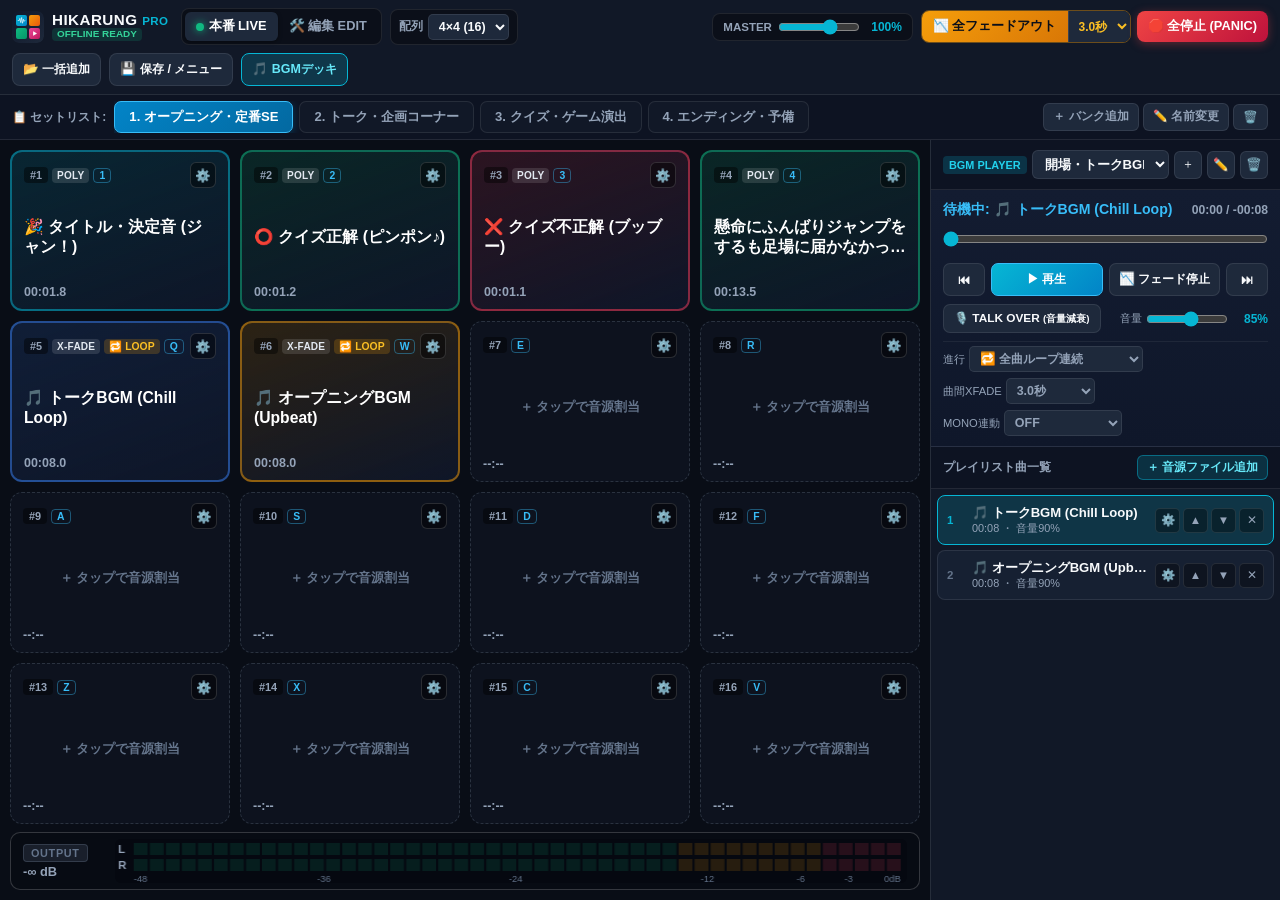
==== index.html @ aa816581 "v2.9.0: Stereo VU meter, waveform zoom, OOM crash fix, non-blocking dialogs, position-based keys, BG" ====
<!DOCTYPE html>
<html lang="ja">
<head>
  <meta charset="UTF-8">
  <meta name="viewport" content="width=device-width, initial-scale=1.0, maximum-scale=1.0, user-scalable=no, viewport-fit=cover">
  <meta name="apple-mobile-web-app-capable" content="yes">
  <meta name="apple-mobile-web-app-status-bar-style" content="black-translucent">
  <meta name="apple-mobile-web-app-title" content="HIKARUNG-PRO">
  <meta name="theme-color" content="#0b0f19">
  <title>HIKARUNG-PRO | 配信・イベント用ポン出し＆BGMデッキ</title>
  <link rel="manifest" href="./manifest.json">
  <link rel="icon" type="image/svg+xml" href="./icon.svg">
  <link rel="apple-touch-icon" href="./icon.svg">
  <link rel="stylesheet" href="./styles.css">
</head>
<body>
  <div id="app" class="app-shell">
    <!-- ==================== TOP HEADER BAR ==================== -->
    <header class="topbar">
      <div class="topbar-left">
        <div class="brand">
          <img src="./icon.svg" alt="icon" class="brand-icon">
          <div class="brand-text">
            <span class="brand-title">HIKARUNG <small>PRO</small></span>
            <span id="offlineStatusBadge" class="status-badge online">OFFLINE READY</span>
          </div>
        </div>

        <!-- LIVE / EDIT Mode Switch -->
        <div class="mode-switch-group" role="group" aria-label="操作モード切替">
          <button id="btnModeLive" class="mode-btn active" type="button" title="タップで即座に発音する本番モード">
            <span class="dot live-dot"></span>本番 LIVE
          </button>
          <button id="btnModeEdit" class="mode-btn" type="button" title="タップで波形トリミングや音量・色を設定する編集モード">
            🛠️ 編集 EDIT
          </button>
        </div>

        <!-- Grid Size Selector -->
        <div class="control-pill">
          <label for="selectGridSize" class="pill-label">配列</label>
          <select id="selectGridSize" class="pill-select">
            <option value="3x3">3×3 (9)</option>
            <option value="4x3">4×3 (12)</option>
            <option value="4x4" selected>4×4 (16)</option>
            <option value="5x4">5×4 (20)</option>
            <option value="6x4">6×4 (24)</option>
          </select>
        </div>
      </div>

      <div class="topbar-center">
        <!-- Master Volume -->
        <div class="master-vol-group">
          <span class="pill-label">MASTER</span>
          <input id="sliderMasterVol" type="range" min="0" max="150" value="100" class="slider-compact">
          <span id="labelMasterVol" class="vol-readout">100%</span>
        </div>

        <!-- Master Fade Out & Panic -->
        <div class="emergency-group">
          <div class="fade-combo">
            <button id="btnMasterFade" class="btn-action btn-fadeout" type="button" title="再生中のすべての音を指定秒数でフェードアウト">
              📉 全フェードアウト
            </button>
            <select id="selectMasterFadeSec" class="fade-sec-select" title="マスターフェードアウト秒数">
              <option value="1.5">1.5秒</option>
              <option value="3" selected>3.0秒</option>
              <option value="5">5.0秒</option>
              <option value="8">8.0秒</option>
            </select>
          </div>
          <button id="btnPanic" class="btn-action btn-panic" type="button" title="すべてのSE・BGMを即座に強制停止 (Escキー)">
            🛑 全停止 (PANIC)
          </button>
        </div>
      </div>

      <div class="topbar-right">
        <button id="btnBatchImport" class="btn-tool" type="button" title="空きパッドへ複数の音源ファイルをまとめて読み込む">
          📂 一括追加
        </button>
        <button id="btnOpenBackupModal" class="btn-tool" type="button" title="アプリ更新、全音源・設定のバックアップ保存と復元">
          💾 保存 / メニュー
        </button>
        <button id="btnToggleBgmDeck" class="btn-tool btn-bgm-toggle active" type="button" title="BGMプレイリストデッキの表示/非表示">
          🎵 BGMデッキ
        </button>
      </div>
    </header>

    <!-- ==================== SETLIST / BANK BAR ==================== -->
    <nav class="bankbar" aria-label="イベント進行バンク（セットリスト）">
      <div class="bankbar-label">📋 セットリスト:</div>
      <div id="bankTabsContainer" class="bank-tabs"></div>
      <div class="bank-actions">
        <button id="btnAddBank" class="btn-bank-ctrl" type="button" title="新しい進行バンク（ページ）を追加">＋ バンク追加</button>
        <button id="btnRenameBank" class="btn-bank-ctrl" type="button" title="現在のバンク名を変更">✏️ 名前変更</button>
        <button id="btnDeleteBank" class="btn-bank-ctrl" type="button" title="現在のバンクを削除">🗑️</button>
      </div>
    </nav>

    <!-- ==================== MAIN WORKSPACE ==================== -->
    <main class="workspace">
      <!-- Left/Center: Sampler Pad Grid + Stereo VU Meter -->
      <section class="pad-section">
        <div id="padGrid" class="pad-grid grid-4x4"></div>

        <!-- Master Stereo Output VU Meter (KLANG2-style bottom-left monitor) -->
        <div class="vu-meter-panel" aria-label="マスター出力VUメーター">
          <div class="vu-meter-left">
            <span id="vuOnAirLed" class="vu-led">OUTPUT</span>
            <span id="vuDbReadout" class="vu-db">-∞ dB</span>
          </div>
          <div class="vu-canvas-wrap">
            <canvas id="vuMeterCanvas" width="760" height="44"></canvas>
          </div>
        </div>
      </section>

      <!-- Right: BGM Playlist Deck -->
      <aside id="bgmDeck" class="bgm-deck">
        <div class="bgm-deck-header">
          <div class="bgm-title-row">
            <span class="bgm-badge">BGM PLAYER</span>
            <select id="selectPlaylist" class="playlist-select" title="BGMプレイリスト切替"></select>
            <button id="btnAddPlaylist" class="btn-icon-sm" type="button" title="新規プレイリスト作成">＋</button>
            <button id="btnRenamePlaylist" class="btn-icon-sm" type="button" title="プレイリスト名変更">✏️</button>
            <button id="btnDeletePlaylist" class="btn-icon-sm" type="button" title="プレイリスト削除">🗑️</button>
          </div>
        </div>

        <!-- Now Playing Card -->
        <div class="bgm-now-playing">
          <div class="bgm-np-top">
            <div id="bgmNowTitle" class="bgm-np-title">停止中（曲を選択してください）</div>
            <div id="bgmNowTime" class="bgm-np-time">00:00 / 00:00</div>
          </div>

          <div class="bgm-seek-row">
            <input id="sliderBgmSeek" type="range" min="0" max="1000" value="0" class="bgm-seek-slider">
          </div>

          <!-- Transport Controls -->
          <div class="bgm-transport">
            <button id="btnBgmPrev" class="btn-transport" type="button" title="前の曲へ">⏮</button>
            <button id="btnBgmPlayPause" class="btn-transport btn-transport-play" type="button" title="再生 / 一時停止">▶ 再生</button>
            <button id="btnBgmFadeStop" class="btn-transport" type="button" title="クロスフェード秒数でなめらかに停止">📉 フェード停止</button>
            <button id="btnBgmNext" class="btn-transport" type="button" title="次の曲へ（クロスフェード切替）">⏭</button>
          </div>

          <!-- Ducking (Talk Over) & Volume Row -->
          <div class="bgm-mixer-row">
            <button id="btnTalkOver" class="btn-talkover" type="button" title="MCトーク中にワンタップでBGM音量を25%へなめらかに減衰（もう一度押すと復帰）">
              🎙️ TALK OVER <small>(音量減衰)</small>
            </button>
            <div class="bgm-vol-wrap">
              <span class="bgm-sub-label">音量</span>
              <input id="sliderBgmVol" type="range" min="0" max="150" value="85" class="slider-compact">
              <span id="labelBgmVol" class="vol-readout">85%</span>
            </div>
          </div>

          <!-- Playlist Mode & Auto Crossfade Settings -->
          <div class="bgm-options-row">
            <div class="bgm-opt-item">
              <label for="selectBgmMode">進行</label>
              <select id="selectBgmMode" class="pill-select-sm">
                <option value="all_loop" selected>🔁 全曲ループ連続</option>
                <option value="sequence">➡️ 順再生（最後で停止）</option>
                <option value="one_loop">🔂 1曲リピート</option>
                <option value="single">⏹ 1曲で停止</option>
                <option value="shuffle">🔀 シャッフル連続</option>
              </select>
            </div>
            <div class="bgm-opt-item">
              <label for="selectBgmXfade">曲間XFADE</label>
              <select id="selectBgmXfade" class="pill-select-sm">
                <option value="0">なし (0秒)</option>
                <option value="1.5">1.5秒</option>
                <option value="3" selected>3.0秒</option>
                <option value="5">5.0秒</option>
                <option value="8">8.0秒</option>
              </select>
            </div>
            <div class="bgm-opt-item">
              <label for="selectBgmMonoLink" title="MONO設定のパッドと排他連動（どちらかを再生するともう一方を自動停止）">MONO連動</label>
              <select id="selectBgmMonoLink" class="pill-select-sm">
                <option value="off" selected>OFF</option>
                <option value="stop">排他 (即停止)</option>
                <option value="fade">排他 (フェード)</option>
              </select>
            </div>
          </div>
        </div>

        <!-- Track List -->
        <div class="bgm-tracklist-header">
          <span>プレイリスト曲一覧</span>
          <div class="bgm-add-btns">
            <button id="btnAddBgmFiles" class="btn-bgm-add" type="button">＋ 音源ファイル追加</button>
          </div>
        </div>
        <div id="bgmTrackList" class="bgm-tracklist"></div>
      </aside>
    </main>
  </div>

  <!-- Hidden File Inputs -->
  <input id="inputSingleAudio" type="file" accept="audio/*,.mp3,.wav,.m4a,.aac,.ogg,.flac" hidden>
  <input id="inputBatchAudio" type="file" accept="audio/*,.mp3,.wav,.m4a,.aac,.ogg,.flac" multiple hidden>
  <input id="inputBgmAudio" type="file" accept="audio/*,.mp3,.wav,.m4a,.aac,.ogg,.flac" multiple hidden>
  <input id="inputRestoreBackup" type="file" accept=".json,application/json" hidden>

  <!-- ==================== WAVEFORM & PAD EDITOR MODAL ==================== -->
  <div id="editorModal" class="modal-backdrop hidden" role="dialog" aria-modal="true">
    <div class="modal-card editor-modal-card">
      <div class="modal-header">
        <div class="modal-title-group">
          <span id="editorTargetBadge" class="editor-badge">PAD #1</span>
          <h2 id="editorModalTitle" class="modal-title">パッド設定・波形簡易編集</h2>
        </div>
        <div class="modal-header-actions">
          <button id="btnChangeAudioFile" class="btn-secondary" type="button">📁 音源ファイルを選択 / 差替</button>
          <button id="btnCloseEditor" class="btn-close" type="button" aria-label="閉じる">✕</button>
        </div>
      </div>

      <div class="modal-body editor-body">
        <!-- Basic Info Row -->
        <div class="editor-grid-top">
          <div class="form-group">
            <label for="inputEditName">表示タイトル名</label>
            <input id="inputEditName" type="text" class="text-input" placeholder="例: オープニングSE / 歓声">
          </div>

          <div id="padOnlyModeGroup" class="form-group">
            <label for="selectEditTriggerMode">発音モード (同時発音・切替)</label>
            <select id="selectEditTriggerMode" class="select-input">
              <option value="poly">POLY（重ね再生・連打で多重発音）</option>
              <option value="retrig">RETRIG（他パッドと同時発音・自身は頭出し）</option>
              <option value="mono">MONO（MONOグループ内で単音切替）</option>
              <option value="xfade">X-FADE（前のX-FADE音源とクロスフェード切替）</option>
              <option value="gate">GATE（指で押している間だけ再生）</option>
            </select>
          </div>

          <div id="padOnlyLoopGroup" class="form-group form-group-compact">
            <label>ループ再生</label>
            <label class="toggle-label">
              <input id="checkEditLoop" type="checkbox">
              <span>リピート</span>
            </label>
          </div>

          <div id="padOnlyKeyGroup" class="form-group form-group-compact">
            <label for="inputEditKey">キー割当</label>
            <input id="inputEditKey" type="text" maxlength="1" class="text-input key-input" placeholder="例: Q">
          </div>
        </div>

        <!-- Color Palette Row (Pad Only) -->
        <div id="padOnlyColorRow" class="color-picker-row">
          <span class="color-row-label">パッド色:</span>
          <div id="colorSwatches" class="color-swatches"></div>
        </div>

        <!-- Waveform Trimmer Section -->
        <div class="waveform-panel">
          <div class="waveform-toolbar">
            <div class="waveform-info">
              <span class="wf-label">波形トリミング＆フェード確認</span>
              <span id="labelAudioMeta" class="wf-meta">音源未割当</span>
            </div>
            <div class="waveform-smart-btns">
              <button id="btnAutoTrimSilence" class="btn-smart" type="button" title="先頭と末尾の無音部分を自動検出してトリミング">
                ✂️ 前後の無音を自動カット
              </button>
              <button id="btnAutoNormalize" class="btn-smart" type="button" title="ピーク音量を解析して最適な音量ゲインに自動補正">
                📊 音量を自動均一化 (ノーマライズ)
              </button>
              <button id="btnResetTrim" class="btn-smart" type="button" title="トリミング・速度・音量を初期値に戻す">
                ↺ リセット
              </button>
            </div>
          </div>

          <div class="waveform-canvas-wrap">
            <canvas id="waveformCanvas" width="900" height="150"></canvas>
            <div id="waveformEmptyOverlay" class="waveform-empty-overlay">
              <span>📂 「音源ファイルを選択」からMP3/WAV/M4A等を読み込んでください</span>
            </div>
          </div>

          <!-- Waveform Zoom & Pan Bar -->
          <div class="waveform-zoom-bar">
            <div class="wf-zoom-btns">
              <button id="btnZoomOut" class="btn-smart" type="button" title="波形を縮小">🔍−</button>
              <span id="labelZoomLevel" class="wf-zoom-readout">1.0x</span>
              <button id="btnZoomIn" class="btn-smart" type="button" title="波形を拡大して細かいトリム調整">🔍＋</button>
              <button id="btnZoomFocusIn" class="btn-smart" type="button" title="開始位置(IN)周辺へ移動">📍IN</button>
              <button id="btnZoomFocusOut" class="btn-smart" type="button" title="終了位置(OUT)周辺へ移動">📍OUT</button>
              <button id="btnZoomReset" class="btn-smart" type="button" title="全体表示に戻す">全体</button>
            </div>
            <div class="wf-pan-wrap">
              <span class="wf-pan-label">表示位置</span>
              <input id="sliderWaveformPan" type="range" min="0" max="1000" value="0" class="slider-full" disabled>
            </div>
          </div>

          <!-- Trim Sliders & Preview -->
          <div class="trim-controls-grid">
            <div class="trim-control-box">
              <div class="trim-box-head">
                <label for="sliderTrimStart">▶ 開始位置 (頭出しトリム)</label>
                <input id="numTrimStart" type="number" step="0.01" min="0" value="0.00" class="num-input-sm"> 秒
              </div>
              <input id="sliderTrimStart" type="range" min="0" max="100" step="0.01" value="0" class="slider-full">
            </div>

            <div class="trim-control-box">
              <div class="trim-box-head">
                <label for="sliderTrimEnd">⏹ 終了位置 (尻切りトリム)</label>
                <input id="numTrimEnd" type="number" step="0.01" min="0" value="0.00" class="num-input-sm"> 秒
              </div>
              <input id="sliderTrimEnd" type="range" min="0" max="100" step="0.01" value="100" class="slider-full">
            </div>

            <div class="preview-box">
              <button id="btnPreviewPlay" class="btn-preview-play" type="button">▶ トリム・編集状態でテスト試聴</button>
              <button id="btnPreviewStop" class="btn-preview-stop" type="button">⏹ 停止</button>
            </div>
          </div>
        </div>

        <!-- Audio Parameters Sliders (Volume/Gain, Fade In/Out, Speed, Pitch) -->
        <div class="params-grid">
          <div class="param-card">
            <div class="param-head">
              <label for="sliderEditGain">🔊 個別音量・ゲイン増幅</label>
              <span id="labelEditGain" class="param-val">100%</span>
            </div>
            <input id="sliderEditGain" type="range" min="0" max="300" step="1" value="100" class="slider-full">
            <div class="param-hint">※小さい音源は最大300%まで増幅可能</div>
          </div>

          <div class="param-card">
            <div class="param-head">
              <label for="sliderEditFadeIn">📈 フェードイン秒数</label>
              <span id="labelEditFadeIn" class="param-val">0.0秒</span>
            </div>
            <input id="sliderEditFadeIn" type="range" min="0" max="10" step="0.1" value="0" class="slider-full">
            <div class="param-hint">再生開始時のなめらかな立ち上がり</div>
          </div>

          <div class="param-card">
            <div class="param-head">
              <label for="sliderEditFadeOut">📉 フェードアウト秒数</label>
              <span id="labelEditFadeOut" class="param-val">2.0秒</span>
            </div>
            <input id="sliderEditFadeOut" type="range" min="0" max="15" step="0.1" value="2.0" class="slider-full">
            <div class="param-hint">フェード停止・X-FADE時の減衰秒数</div>
          </div>

          <div class="param-card">
            <div class="param-head">
              <label for="sliderEditSpeed">⏩ 再生スピード</label>
              <span id="labelEditSpeed" class="param-val">1.00x</span>
            </div>
            <input id="sliderEditSpeed" type="range" min="0.5" max="2.0" step="0.05" value="1.0" class="slider-full">
            <div class="param-hint">0.5倍速 〜 2.0倍速</div>
          </div>

          <div class="param-card">
            <div class="param-head">
              <label for="sliderEditPitch">🎵 ピッチ（音程変更）</label>
              <span id="labelEditPitch" class="param-val">±0 半音</span>
            </div>
            <input id="sliderEditPitch" type="range" min="-12" max="12" step="1" value="0" class="slider-full">
            <div class="param-hint">-12半音（1オクターブ下）〜 +12半音</div>
          </div>
        </div>
      </div>

      <div class="modal-footer">
        <button id="btnClearTarget" class="btn-danger-outline" type="button">🗑️ このパッドを空にする</button>
        <div class="modal-footer-right">
          <button id="btnSaveEditor" class="btn-primary-lg" type="button">✓ 設定を保存して閉じる</button>
        </div>
      </div>
    </div>
  </div>

  <!-- ==================== BACKUP / MENU / GUIDE MODAL ==================== -->
  <div id="menuModal" class="modal-backdrop hidden" role="dialog" aria-modal="true">
    <div class="modal-card menu-modal-card">
      <div class="modal-header">
        <div class="modal-title-group">
          <h2 class="modal-title">💾 HIKARUNG-PRO 管理メニュー</h2>
          <span id="menuVersionBadge" class="version-badge">v2.9.0</span>
        </div>
        <button id="btnCloseMenuModal" class="btn-close" type="button">✕</button>
      </div>
      <div class="modal-body menu-body">
        <div class="menu-section">
          <div class="menu-section-head">
            <h3>🔄 アプリ本体の更新（データ保持アップデート）</h3>
            <span id="menuVersionDetail" class="version-detail">現在のバージョン: v2.9.0</span>
          </div>
          <p class="section-desc">通信可能な状態（GitHub / Tailscale / Wi-Fi接続時）で下のボタンを押すと、<strong>iPad内に登録した音源やパッド・プレイリストの設定を残したまま、アプリ本体（キャッシュ）だけを最新版に更新</strong>します。</p>
          <button id="btnUpdateAppCache" class="btn-primary-lg" type="button">🔄 アプリ本体を最新に更新して再読み込み</button>
        </div>

        <div class="menu-section">
          <h3>💡 クイック操作ガイド（最新仕様）</h3>
          <ul class="guide-steps">
            <li><strong>パッド編集＆場所入替:</strong> 「🛠️ 編集 EDIT」モード時、<strong>短くタップ</strong>で波形ズーム対応トリミング・音量（最大300%）・フェード編集を開き、<strong>長押し＋スワイプ</strong>でパッドの位置を入れ替えられます（キーボード割当はパッド位置に固定）。</li>
            <li><strong>30秒以上の音源登録:</strong> パッドに30秒以上の長尺音源を追加すると、自動で <code>X-FADE</code> が初期選択されます。</li>
            <li><strong>BGMデッキ＆MONO連動:</strong> シークバーのドラッグで0.1秒単位の秒数探索が可能。<code>MONO連動</code> をONにすると、MONOパッドとBGMデッキが排他連動して音被りを防ぎます。</li>
            <li><strong>出力VUメーター＆省電力:</strong> パッド下部の大型ステレオVUメーターで実際の出力レベルを常時確認可能。無音待機時は描画ループを完全停止してバッテリー消費を抑えます。</li>
          </ul>
        </div>

        <div class="menu-section">
          <h3>📦 プロジェクト全体のバックアップ保存・復元</h3>
          <p class="section-desc">全バンクのパッド設定、プレイリスト、取り込んだ音源データ自体を1つのファイル（<code>.json</code>）としてiPadの「ファイル」アプリやPCに書き出し・復元できます。</p>
          <div class="backup-btn-row">
            <button id="btnExportBackup" class="btn-secondary-lg" type="button">⬇️ 全データをファイルに書き出す (Export)</button>
            <button id="btnImportBackup" class="btn-secondary-lg" type="button">⬆️ バックアップファイルを読み込む (Import)</button>
          </div>
        </div>

        <div class="menu-section danger-zone">
          <h3>⚠️ 全データの初期化</h3>
          <p class="section-desc">追加・編集したすべての音源と設定を消去し、初期サンプル（6音源）のみが登録された状態へ戻します。</p>
          <button id="btnFactoryReset" class="btn-danger-outline" type="button">すべての音源・設定を初期状態（初期サンプル構成）に戻す</button>
        </div>
      </div>
    </div>
  </div>

  <!-- ==================== NON-BLOCKING CUSTOM DIALOG MODAL ==================== -->
  <div id="dialogModal" class="modal-backdrop hidden" role="dialog" aria-modal="true">
    <div class="modal-card dialog-modal-card">
      <div class="modal-header">
        <h2 id="dialogTitle" class="modal-title">確認</h2>
        <button id="btnDialogClose" class="btn-close" type="button">✕</button>
      </div>
      <div class="modal-body">
        <p id="dialogMessage" class="section-desc"></p>
        <input id="dialogInput" type="text" class="text-input hidden" autocomplete="off">
      </div>
      <div class="modal-footer">
        <button id="btnDialogCancel" class="btn-secondary-lg" type="button">キャンセル</button>
        <button id="btnDialogOk" class="btn-primary-lg" type="button">OK</button>
      </div>
    </div>
  </div>

  <!-- Toast Notification -->
  <div id="toastContainer" class="toast-container"></div>

  <script src="./app.js"></script>
</body>
</html>
---- styles.css ----
:root {
  --bg-root: #090d16;
  --bg-surface: #111827;
  --bg-elevated: #1e293b;
  --bg-card: #162032;
  --border-subtle: rgba(255, 255, 255, 0.09);
  --border-strong: rgba(255, 255, 255, 0.18);
  --text-main: #f8fafc;
  --text-sub: #94a3b8;
  --text-muted: #64748b;
  --accent-cyan: #06b6d4;
  --accent-emerald: #10b981;
  --accent-amber: #f59e0b;
  --accent-rose: #f43f5e;
  --accent-purple: #8b5cf6;
  --accent-blue: #3b82f6;
}

* {
  box-sizing: border-box;
  margin: 0;
  padding: 0;
  -webkit-tap-highlight-color: transparent;
}

html, body {
  width: 100%;
  height: 100%;
  overflow: hidden;
  background-color: var(--bg-root);
  color: var(--text-main);
  font-family: -apple-system, BlinkMacSystemFont, "Hiragino Sans", "Hiragino Kaku Gothic ProN", "Yu Gothic UI", "Meiryo", sans-serif;
  user-select: none;
  -webkit-user-select: none;
  -webkit-touch-callout: none;
  touch-action: manipulation;
}

input, select, button {
  font-family: inherit;
  color: inherit;
}

/* ==================== APP SHELL LAYOUT ==================== */
.app-shell {
  display: flex;
  flex-direction: column;
  width: 100vw;
  height: 100vh;
  height: 100dvh;
  padding-top: env(safe-area-inset-top, 0px);
  padding-bottom: env(safe-area-inset-bottom, 0px);
  padding-left: env(safe-area-inset-left, 0px);
  padding-right: env(safe-area-inset-right, 0px);
}

/* ==================== TOPBAR ==================== */
.topbar {
  display: flex;
  align-items: center;
  justify-content: space-between;
  gap: 8px;
  padding: 8px 12px;
  background: var(--bg-surface);
  border-bottom: 1px solid var(--border-subtle);
  flex-shrink: 0;
  flex-wrap: wrap;
}

.topbar-left, .topbar-center, .topbar-right {
  display: flex;
  align-items: center;
  gap: 8px;
}

.brand {
  display: flex;
  align-items: center;
  gap: 8px;
  margin-right: 4px;
}

.brand-icon {
  width: 32px;
  height: 32px;
  border-radius: 7px;
}

.brand-text {
  display: flex;
  flex-direction: column;
  line-height: 1.1;
}

.brand-title {
  font-weight: 800;
  font-size: 0.95rem;
  letter-spacing: 0.03em;
}

.brand-title small {
  color: var(--accent-cyan);
  font-size: 0.72rem;
}

.status-badge {
  font-size: 0.62rem;
  font-weight: 700;
  padding: 1px 5px;
  border-radius: 4px;
  background: rgba(16, 185, 129, 0.16);
  color: #34d399;
  width: fit-content;
}

/* Mode Switch */
.mode-switch-group {
  display: flex;
  background: #0b0f19;
  padding: 3px;
  border-radius: 8px;
  border: 1px solid var(--border-subtle);
}

.mode-btn {
  display: flex;
  align-items: center;
  gap: 5px;
  padding: 6px 11px;
  border: none;
  border-radius: 6px;
  background: transparent;
  color: var(--text-sub);
  font-size: 0.8rem;
  font-weight: 700;
  cursor: pointer;
  transition: all 0.15s ease;
}

.mode-btn.active {
  background: var(--bg-elevated);
  color: #fff;
  box-shadow: 0 1px 4px rgba(0,0,0,0.4);
}

#btnModeEdit.active {
  background: linear-gradient(135deg, #d97706, #b45309);
  color: #fff;
}

.dot {
  width: 8px;
  height: 8px;
  border-radius: 50%;
}

.live-dot {
  background: var(--accent-emerald);
  box-shadow: 0 0 8px var(--accent-emerald);
}

/* Control Pills */
.control-pill {
  display: flex;
  align-items: center;
  gap: 5px;
  background: #0b0f19;
  padding: 4px 8px;
  border-radius: 8px;
  border: 1px solid var(--border-subtle);
}

.pill-label {
  font-size: 0.72rem;
  font-weight: 700;
  color: var(--text-sub);
}

.pill-select, .pill-select-sm {
  background: var(--bg-elevated);
  border: 1px solid var(--border-subtle);
  border-radius: 5px;
  padding: 4px 6px;
  font-size: 0.78rem;
  font-weight: 600;
  cursor: pointer;
}

/* Master Volume & Emergency */
.master-vol-group {
  display: flex;
  align-items: center;
  gap: 6px;
  background: #0b0f19;
  padding: 5px 10px;
  border-radius: 8px;
  border: 1px solid var(--border-subtle);
}

.slider-compact {
  width: 82px;
  accent-color: var(--accent-cyan);
  cursor: pointer;
}

.vol-readout {
  font-size: 0.75rem;
  font-weight: 700;
  font-variant-numeric: tabular-nums;
  min-width: 36px;
  text-align: right;
  color: var(--accent-cyan);
}

.emergency-group {
  display: flex;
  align-items: center;
  gap: 6px;
}

.fade-combo {
  display: flex;
  align-items: stretch;
  border-radius: 8px;
  overflow: hidden;
  border: 1px solid rgba(245, 158, 11, 0.4);
}

.btn-action {
  border: none;
  padding: 7px 11px;
  font-size: 0.8rem;
  font-weight: 800;
  cursor: pointer;
  display: flex;
  align-items: center;
  gap: 4px;
  transition: transform 0.08s ease, filter 0.12s ease;
}

.btn-action:active {
  transform: scale(0.96);
}

.btn-fadeout {
  background: linear-gradient(135deg, #f59e0b, #d97706);
  color: #0b0f19;
}

.fade-sec-select {
  background: #1e293b;
  color: #fbbf24;
  border: none;
  border-left: 1px solid rgba(255,255,255,0.12);
  padding: 0 6px;
  font-size: 0.75rem;
  font-weight: 700;
  cursor: pointer;
}

.btn-panic {
  background: linear-gradient(135deg, #ef4444, #be123c);
  color: #fff;
  border-radius: 8px;
  box-shadow: 0 2px 10px rgba(239, 68, 68, 0.35);
}

.btn-tool {
  background: var(--bg-elevated);
  border: 1px solid var(--border-subtle);
  color: var(--text-main);
  padding: 7px 10px;
  border-radius: 8px;
  font-size: 0.78rem;
  font-weight: 700;
  cursor: pointer;
  transition: background 0.15s ease;
}

.btn-tool:hover {
  background: #283548;
}

.btn-bgm-toggle.active {
  background: rgba(6, 182, 212, 0.2);
  border-color: var(--accent-cyan);
  color: #67e8f9;
}

/* ==================== SETLIST / BANK BAR ==================== */
.bankbar {
  display: flex;
  align-items: center;
  gap: 8px;
  padding: 6px 12px;
  background: #0d1322;
  border-bottom: 1px solid var(--border-subtle);
  flex-shrink: 0;
  overflow-x: auto;
}

.bankbar-label {
  font-size: 0.75rem;
  font-weight: 700;
  color: var(--text-sub);
  white-space: nowrap;
}

.bank-tabs {
  display: flex;
  align-items: center;
  gap: 6px;
  flex: 1;
  overflow-x: auto;
  scrollbar-width: none;
}

.bank-tabs::-webkit-scrollbar {
  display: none;
}

.bank-tab {
  padding: 6px 14px;
  border-radius: 7px;
  background: var(--bg-surface);
  border: 1px solid var(--border-subtle);
  color: var(--text-sub);
  font-size: 0.82rem;
  font-weight: 700;
  white-space: nowrap;
  cursor: pointer;
  transition: all 0.12s ease;
}

.bank-tab.active {
  background: linear-gradient(135deg, #0284c7, #0369a1);
  border-color: #38bdf8;
  color: #fff;
  box-shadow: 0 2px 8px rgba(2, 132, 199, 0.35);
}

.bank-actions {
  display: flex;
  align-items: center;
  gap: 4px;
  flex-shrink: 0;
}

.btn-bank-ctrl {
  padding: 5px 9px;
  border-radius: 6px;
  background: var(--bg-elevated);
  border: 1px solid var(--border-subtle);
  color: var(--text-sub);
  font-size: 0.74rem;
  font-weight: 600;
  cursor: pointer;
  white-space: nowrap;
}

.btn-bank-ctrl:hover {
  color: #fff;
}

/* ==================== MAIN WORKSPACE ==================== */
.workspace {
  display: flex;
  flex: 1;
  min-height: 0;
  overflow: hidden;
}

.pad-section {
  flex: 1;
  min-width: 0;
  padding: 10px;
  display: flex;
  flex-direction: column;
}

.pad-grid {
  flex: 1;
  display: grid;
  gap: 10px;
  width: 100%;
  height: 100%;
}

.pad-grid.grid-3x3 { grid-template-columns: repeat(3, 1fr); grid-template-rows: repeat(3, 1fr); }
.pad-grid.grid-4x3 { grid-template-columns: repeat(4, 1fr); grid-template-rows: repeat(3, 1fr); }
.pad-grid.grid-4x4 { grid-template-columns: repeat(4, 1fr); grid-template-rows: repeat(4, 1fr); }
.pad-grid.grid-5x4 { grid-template-columns: repeat(5, 1fr); grid-template-rows: repeat(4, 1fr); }
.pad-grid.grid-6x4 { grid-template-columns: repeat(6, 1fr); grid-template-rows: repeat(4, 1fr); }

/* ==================== SAMPLER PAD CARD ==================== */
.sound-pad {
  position: relative;
  display: flex;
  flex-direction: column;
  justify-content: space-between;
  padding: 10px 12px;
  border-radius: 12px;
  background: var(--bg-card);
  border: 2px solid var(--border-subtle);
  overflow: hidden;
  cursor: pointer;
  transition: transform 0.06s ease, border-color 0.12s ease, box-shadow 0.12s ease;
  touch-action: none;
}

.sound-pad:active {
  transform: scale(0.975);
}

.sound-pad.empty-pad {
  background: rgba(17, 24, 39, 0.55);
  border: 1.5px dashed rgba(148, 163, 184, 0.22);
  color: var(--text-muted);
}

/* Pad Color Themes */
.sound-pad[data-color="cyan"]   { --pad-color: #06b6d4; --pad-bg: rgba(6, 182, 212, 0.15); }
.sound-pad[data-color="emerald"]{ --pad-color: #10b981; --pad-bg: rgba(16, 185, 129, 0.15); }
.sound-pad[data-color="amber"]  { --pad-color: #f59e0b; --pad-bg: rgba(245, 158, 11, 0.15); }
.sound-pad[data-color="rose"]   { --pad-color: #f43f5e; --pad-bg: rgba(244, 63, 94, 0.15); }
.sound-pad[data-color="purple"] { --pad-color: #8b5cf6; --pad-bg: rgba(139, 92, 246, 0.15); }
.sound-pad[data-color="blue"]   { --pad-color: #3b82f6; --pad-bg: rgba(59, 130, 246, 0.15); }
.sound-pad[data-color="pink"]   { --pad-color: #ec4899; --pad-bg: rgba(236, 72, 153, 0.15); }
.sound-pad[data-color="slate"]  { --pad-color: #94a3b8; --pad-bg: rgba(148, 163, 184, 0.15); }

.sound-pad.loaded-pad {
  background: linear-gradient(160deg, var(--pad-bg), rgba(15, 23, 42, 0.92));
  border-color: color-mix(in srgb, var(--pad-color) 50%, transparent);
}

.sound-pad.playing {
  border-color: var(--pad-color);
  box-shadow: 0 0 0 2px var(--pad-color);
}

.edit-mode .sound-pad {
  border-style: dashed;
}

.sound-pad.dragging-source {
  opacity: 0.35;
  transform: scale(0.95);
  border-color: var(--accent-cyan) !important;
}

.sound-pad.drag-over-target {
  border-style: solid !important;
  border-color: #fbbf24 !important;
  box-shadow: 0 0 0 3px rgba(251, 191, 36, 0.45), inset 0 0 20px rgba(251, 191, 36, 0.25) !important;
  transform: scale(1.02);
}

.pad-drag-ghost {
  position: fixed;
  top: 0;
  left: 0;
  z-index: 999;
  pointer-events: none;
  opacity: 0.92;
  box-shadow: 0 18px 38px rgba(0, 0, 0, 0.75), 0 0 0 2px var(--accent-cyan);
  border-style: solid !important;
  transition: none !important;
}

/* Pad Progress Overlay */
.pad-progress-bar {
  position: absolute;
  left: 0;
  bottom: 0;
  height: 5px;
  width: 0%;
  background: var(--pad-color, #06b6d4);
  pointer-events: none;
  z-index: 2;
}

/* Pad Header */
.pad-top-row {
  display: flex;
  align-items: center;
  justify-content: space-between;
  gap: 4px;
  z-index: 3;
}

.pad-badges {
  display: flex;
  align-items: center;
  gap: 4px;
  flex-wrap: wrap;
}

.pad-num-badge {
  font-size: 0.68rem;
  font-weight: 800;
  color: var(--text-sub);
  background: rgba(0, 0, 0, 0.45);
  padding: 2px 6px;
  border-radius: 4px;
}

.pad-mode-badge {
  font-size: 0.63rem;
  font-weight: 800;
  padding: 2px 5px;
  border-radius: 4px;
  background: rgba(255, 255, 255, 0.12);
  color: #e2e8f0;
  letter-spacing: 0.02em;
}

.pad-loop-badge {
  font-size: 0.65rem;
  color: #fbbf24;
  background: rgba(245, 158, 11, 0.2);
  padding: 1px 5px;
  border-radius: 4px;
  font-weight: 700;
}

.pad-key-badge {
  font-size: 0.65rem;
  font-weight: 800;
  color: #38bdf8;
  border: 1px solid rgba(56, 189, 248, 0.4);
  padding: 1px 5px;
  border-radius: 4px;
}

.pad-gear-btn {
  background: rgba(0, 0, 0, 0.45);
  border: 1px solid rgba(255,255,255,0.14);
  color: var(--text-sub);
  border-radius: 6px;
  width: 26px;
  height: 26px;
  font-size: 0.78rem;
  display: flex;
  align-items: center;
  justify-content: center;
  cursor: pointer;
  z-index: 5;
}

.pad-gear-btn:hover {
  color: #fff;
  background: rgba(255,255,255,0.18);
}

/* Pad Center Title */
.pad-title {
  font-size: 0.98rem;
  font-weight: 800;
  line-height: 1.25;
  color: #fff;
  overflow: hidden;
  display: -webkit-box;
  -webkit-line-clamp: 2;
  -webkit-box-orient: vertical;
  word-break: break-word;
  margin: auto 0;
  z-index: 3;
}

.empty-pad .pad-title {
  font-size: 0.82rem;
  font-weight: 600;
  color: var(--text-muted);
  text-align: center;
}

/* Pad Footer */
.pad-bottom-row {
  display: flex;
  align-items: center;
  justify-content: space-between;
  gap: 4px;
  z-index: 3;
}

.pad-time {
  font-size: 0.78rem;
  font-weight: 700;
  font-variant-numeric: tabular-nums;
  color: var(--text-sub);
}

.sound-pad.playing .pad-time {
  color: #fff;
  font-weight: 800;
}

.pad-mini-controls {
  display: flex;
  align-items: center;
  gap: 4px;
}

.pad-voice-count {
  font-size: 0.68rem;
  font-weight: 800;
  background: var(--pad-color, #06b6d4);
  color: #090d16;
  padding: 2px 6px;
  border-radius: 99px;
}

.pad-sub-btn {
  padding: 3px 7px;
  border-radius: 5px;
  border: 1px solid rgba(255,255,255,0.22);
  background: rgba(0, 0, 0, 0.65);
  color: #fff;
  font-size: 0.68rem;
  font-weight: 700;
  cursor: pointer;
  z-index: 5;
}

.pad-sub-btn.fade-btn {
  border-color: #fbbf24;
  color: #fbbf24;
}

.pad-sub-btn.stop-btn {
  border-color: #f87171;
  color: #f87171;
}

/* ==================== BGM PLAYLIST DECK ==================== */
.bgm-deck {
  width: 350px;
  background: var(--bg-surface);
  border-left: 1px solid var(--border-subtle);
  display: flex;
  flex-direction: column;
  flex-shrink: 0;
  transition: margin-right 0.2s ease;
}

.bgm-deck.collapsed {
  display: none;
}

.bgm-deck-header {
  padding: 10px 12px;
  border-bottom: 1px solid var(--border-subtle);
  background: #0d1322;
}

.bgm-title-row {
  display: flex;
  align-items: center;
  gap: 5px;
}

.bgm-badge {
  font-size: 0.68rem;
  font-weight: 800;
  padding: 3px 6px;
  border-radius: 4px;
  background: rgba(6, 182, 212, 0.2);
  color: #22d3ee;
  white-space: nowrap;
}

.playlist-select {
  flex: 1;
  min-width: 0;
  background: var(--bg-elevated);
  border: 1px solid var(--border-subtle);
  border-radius: 6px;
  padding: 5px 8px;
  font-size: 0.82rem;
  font-weight: 700;
}

.btn-icon-sm {
  width: 28px;
  height: 28px;
  border-radius: 6px;
  background: var(--bg-elevated);
  border: 1px solid var(--border-subtle);
  cursor: pointer;
  font-size: 0.78rem;
}

/* Now Playing Box */
.bgm-now-playing {
  padding: 10px 12px;
  background: linear-gradient(180deg, #131c31 0%, #0f172a 100%);
  border-bottom: 1px solid var(--border-subtle);
  display: flex;
  flex-direction: column;
  gap: 8px;
}

.bgm-np-top {
  display: flex;
  align-items: baseline;
  justify-content: space-between;
  gap: 8px;
}

.bgm-np-title {
  font-size: 0.88rem;
  font-weight: 800;
  color: #38bdf8;
  white-space: nowrap;
  overflow: hidden;
  text-overflow: ellipsis;
}

.bgm-np-time {
  font-size: 0.76rem;
  font-weight: 700;
  font-variant-numeric: tabular-nums;
  color: var(--text-sub);
  white-space: nowrap;
}

.bgm-seek-slider {
  width: 100%;
  height: 24px;
  accent-color: var(--accent-cyan);
  cursor: pointer;
  touch-action: pan-x;
}

.bgm-transport {
  display: grid;
  grid-template-columns: 42px 1fr 1fr 42px;
  gap: 6px;
}

.btn-transport {
  padding: 7px 6px;
  border-radius: 7px;
  background: var(--bg-elevated);
  border: 1px solid var(--border-subtle);
  font-size: 0.78rem;
  font-weight: 700;
  cursor: pointer;
}

.btn-transport-play {
  background: linear-gradient(135deg, #06b6d4, #0284c7);
  color: #fff;
  border-color: #38bdf8;
}

.btn-transport-play.playing {
  background: linear-gradient(135deg, #10b981, #059669);
  border-color: #34d399;
}

.bgm-mixer-row {
  display: flex;
  align-items: center;
  justify-content: space-between;
  gap: 8px;
}

.btn-talkover {
  padding: 6px 10px;
  border-radius: 7px;
  background: var(--bg-elevated);
  border: 1px solid var(--border-subtle);
  font-size: 0.74rem;
  font-weight: 800;
  cursor: pointer;
  white-space: nowrap;
  transition: all 0.15s ease;
}

.btn-talkover.active {
  background: linear-gradient(135deg, #f59e0b, #d97706);
  color: #090d16;
  border-color: #fde68a;
  box-shadow: 0 0 12px rgba(245, 158, 11, 0.5);
}

.bgm-vol-wrap {
  display: flex;
  align-items: center;
  gap: 4px;
  flex: 1;
  justify-content: flex-end;
}

.bgm-sub-label {
  font-size: 0.7rem;
  color: var(--text-sub);
}

.bgm-options-row {
  display: flex;
  align-items: center;
  justify-content: space-between;
  gap: 6px;
  padding-top: 4px;
  border-top: 1px solid rgba(255,255,255,0.06);
}

.bgm-opt-item {
  display: flex;
  align-items: center;
  gap: 4px;
  font-size: 0.7rem;
  color: var(--text-sub);
}

/* Playlist Tracklist */
.bgm-tracklist-header {
  display: flex;
  align-items: center;
  justify-content: space-between;
  padding: 8px 12px;
  font-size: 0.76rem;
  font-weight: 700;
  color: var(--text-sub);
  background: #0d1322;
  border-bottom: 1px solid var(--border-subtle);
}

.btn-bgm-add {
  padding: 4px 9px;
  border-radius: 6px;
  background: rgba(6, 182, 212, 0.18);
  border: 1px solid rgba(6, 182, 212, 0.45);
  color: #67e8f9;
  font-size: 0.73rem;
  font-weight: 700;
  cursor: pointer;
}

.bgm-tracklist {
  flex: 1;
  overflow-y: auto;
  padding: 6px;
  display: flex;
  flex-direction: column;
  gap: 5px;
}

.bgm-track-item {
  display: flex;
  align-items: center;
  justify-content: space-between;
  gap: 6px;
  padding: 8px 9px;
  border-radius: 8px;
  background: var(--bg-card);
  border: 1px solid var(--border-subtle);
  cursor: pointer;
}

.bgm-track-item.active {
  background: rgba(6, 182, 212, 0.18);
  border-color: var(--accent-cyan);
}

.bgm-track-left {
  display: flex;
  align-items: center;
  gap: 7px;
  min-width: 0;
  flex: 1;
}

.bgm-track-idx {
  font-size: 0.72rem;
  font-weight: 800;
  color: var(--text-muted);
  min-width: 18px;
}

.bgm-track-item.active .bgm-track-idx {
  color: var(--accent-cyan);
}

.bgm-track-info {
  min-width: 0;
  flex: 1;
}

.bgm-track-name {
  font-size: 0.82rem;
  font-weight: 700;
  white-space: nowrap;
  overflow: hidden;
  text-overflow: ellipsis;
}

.bgm-track-meta {
  font-size: 0.68rem;
  color: var(--text-sub);
}

.bgm-track-actions {
  display: flex;
  align-items: center;
  gap: 3px;
}

.btn-track-act {
  width: 25px;
  height: 25px;
  border-radius: 5px;
  border: 1px solid rgba(255,255,255,0.1);
  background: rgba(0,0,0,0.35);
  color: var(--text-sub);
  font-size: 0.72rem;
  cursor: pointer;
}

.btn-track-act:hover {
  color: #fff;
  background: rgba(255,255,255,0.15);
}

.bgm-empty-msg {
  padding: 24px 12px;
  text-align: center;
  font-size: 0.78rem;
  color: var(--text-muted);
  line-height: 1.5;
}

/* ==================== MODALS ==================== */
.modal-backdrop {
  position: fixed;
  inset: 0;
  background: rgba(3, 7, 18, 0.88);
  display: flex;
  align-items: center;
  justify-content: center;
  padding: 14px;
  z-index: 100;
}

.modal-backdrop.hidden {
  display: none;
}

.modal-card {
  background: var(--bg-surface);
  border: 1px solid var(--border-strong);
  border-radius: 14px;
  width: 100%;
  max-width: 880px;
  max-height: 94vh;
  display: flex;
  flex-direction: column;
  box-shadow: 0 20px 50px rgba(0, 0, 0, 0.65);
  overflow: hidden;
}

.modal-header {
  display: flex;
  align-items: center;
  justify-content: space-between;
  padding: 12px 16px;
  background: #0d1322;
  border-bottom: 1px solid var(--border-subtle);
}

.modal-title-group {
  display: flex;
  align-items: center;
  gap: 10px;
}

.editor-badge {
  background: var(--accent-cyan);
  color: #090d16;
  font-size: 0.74rem;
  font-weight: 800;
  padding: 3px 8px;
  border-radius: 6px;
}

.modal-title {
  font-size: 1rem;
  font-weight: 800;
}

.modal-header-actions {
  display: flex;
  align-items: center;
  gap: 8px;
}

.btn-close {
  width: 32px;
  height: 32px;
  border-radius: 8px;
  border: 1px solid var(--border-subtle);
  background: var(--bg-elevated);
  font-size: 0.95rem;
  cursor: pointer;
}

.modal-body {
  padding: 14px 16px;
  overflow-y: auto;
  display: flex;
  flex-direction: column;
  gap: 12px;
}

.editor-grid-top {
  display: grid;
  grid-template-columns: 1.4fr 1.6fr auto auto;
  gap: 10px;
  align-items: end;
}

.form-group {
  display: flex;
  flex-direction: column;
  gap: 4px;
}

.form-group label {
  font-size: 0.74rem;
  font-weight: 700;
  color: var(--text-sub);
}

.text-input, .select-input {
  background: #0b0f19;
  border: 1px solid var(--border-strong);
  border-radius: 7px;
  padding: 7px 10px;
  font-size: 0.85rem;
  font-weight: 600;
}

.key-input {
  width: 64px;
  text-align: center;
  text-transform: uppercase;
}

.toggle-label {
  display: flex;
  align-items: center;
  gap: 6px;
  background: #0b0f19;
  border: 1px solid var(--border-strong);
  padding: 7px 10px;
  border-radius: 7px;
  cursor: pointer;
  font-size: 0.82rem;
}

/* Color Picker */
.color-picker-row {
  display: flex;
  align-items: center;
  gap: 10px;
}

.color-row-label {
  font-size: 0.75rem;
  font-weight: 700;
  color: var(--text-sub);
}

.color-swatches {
  display: flex;
  gap: 8px;
  flex-wrap: wrap;
}

.color-swatch {
  width: 28px;
  height: 28px;
  border-radius: 7px;
  border: 2px solid transparent;
  cursor: pointer;
}

.color-swatch.active {
  border-color: #fff;
  transform: scale(1.12);
}

/* Waveform Panel */
.waveform-panel {
  background: #0b0f19;
  border: 1px solid var(--border-subtle);
  border-radius: 10px;
  padding: 10px 12px;
  display: flex;
  flex-direction: column;
  gap: 8px;
}

.waveform-toolbar {
  display: flex;
  align-items: center;
  justify-content: space-between;
  flex-wrap: wrap;
  gap: 8px;
}

.wf-label {
  font-size: 0.8rem;
  font-weight: 800;
  color: #38bdf8;
  margin-right: 8px;
}

.wf-meta {
  font-size: 0.74rem;
  color: var(--text-sub);
}

.waveform-smart-btns {
  display: flex;
  gap: 6px;
  flex-wrap: wrap;
}

.btn-smart {
  padding: 5px 9px;
  border-radius: 6px;
  background: var(--bg-elevated);
  border: 1px solid var(--border-subtle);
  font-size: 0.73rem;
  font-weight: 700;
  cursor: pointer;
}

.btn-smart:hover {
  background: #2d3d54;
}

.waveform-canvas-wrap {
  position: relative;
  width: 100%;
  height: 136px;
  background: #060911;
  border-radius: 8px;
  border: 1px solid rgba(255,255,255,0.08);
  overflow: hidden;
}

#waveformCanvas {
  width: 100%;
  height: 100%;
  display: block;
  touch-action: none;
  cursor: ew-resize;
}

.waveform-empty-overlay {
  position: absolute;
  inset: 0;
  display: flex;
  align-items: center;
  justify-content: center;
  background: rgba(6, 9, 17, 0.86);
  color: var(--text-sub);
  font-size: 0.84rem;
  font-weight: 600;
}

.waveform-empty-overlay.hidden {
  display: none;
}

.trim-controls-grid {
  display: grid;
  grid-template-columns: 1fr 1fr auto;
  gap: 10px;
  align-items: center;
}

.trim-control-box {
  display: flex;
  flex-direction: column;
  gap: 4px;
}

.trim-box-head {
  display: flex;
  align-items: center;
  justify-content: space-between;
  font-size: 0.74rem;
  color: var(--text-sub);
}

.num-input-sm {
  width: 68px;
  background: var(--bg-surface);
  border: 1px solid var(--border-strong);
  border-radius: 5px;
  padding: 2px 5px;
  font-size: 0.78rem;
  text-align: right;
}

.slider-full {
  width: 100%;
  accent-color: var(--accent-cyan);
  cursor: pointer;
}

.preview-box {
  display: flex;
  gap: 6px;
}

.btn-preview-play {
  padding: 9px 12px;
  border-radius: 8px;
  background: linear-gradient(135deg, #10b981, #059669);
  border: none;
  color: #fff;
  font-size: 0.78rem;
  font-weight: 800;
  cursor: pointer;
  white-space: nowrap;
}

.btn-preview-stop {
  padding: 9px 10px;
  border-radius: 8px;
  background: var(--bg-elevated);
  border: 1px solid var(--border-subtle);
  font-size: 0.78rem;
  font-weight: 700;
  cursor: pointer;
}

/* Params Grid */
.params-grid {
  display: grid;
  grid-template-columns: repeat(5, 1fr);
  gap: 8px;
}

.param-card {
  background: #0b0f19;
  border: 1px solid var(--border-subtle);
  border-radius: 8px;
  padding: 8px 10px;
  display: flex;
  flex-direction: column;
  gap: 5px;
}

.param-head {
  display: flex;
  align-items: center;
  justify-content: space-between;
  font-size: 0.73rem;
  font-weight: 700;
}

.param-val {
  color: var(--accent-cyan);
  font-weight: 800;
  font-variant-numeric: tabular-nums;
}

.param-hint {
  font-size: 0.65rem;
  color: var(--text-muted);
}

.modal-footer {
  display: flex;
  align-items: center;
  justify-content: space-between;
  padding: 10px 16px;
  background: #0d1322;
  border-top: 1px solid var(--border-subtle);
}

.btn-secondary {
  padding: 7px 12px;
  border-radius: 7px;
  background: var(--bg-elevated);
  border: 1px solid var(--accent-cyan);
  color: #67e8f9;
  font-size: 0.8rem;
  font-weight: 700;
  cursor: pointer;
}

.btn-primary-lg {
  padding: 9px 18px;
  border-radius: 8px;
  background: linear-gradient(135deg, #06b6d4, #0284c7);
  border: none;
  color: #fff;
  font-size: 0.86rem;
  font-weight: 800;
  cursor: pointer;
}

.btn-secondary-lg {
  padding: 9px 16px;
  border-radius: 8px;
  background: var(--bg-elevated);
  border: 1px solid var(--border-strong);
  color: #fff;
  font-size: 0.84rem;
  font-weight: 700;
  cursor: pointer;
}

.btn-danger-outline {
  padding: 8px 12px;
  border-radius: 8px;
  background: transparent;
  border: 1px solid rgba(244, 63, 94, 0.5);
  color: #fb7185;
  font-size: 0.78rem;
  font-weight: 700;
  cursor: pointer;
}

/* Menu Modal Sections */
.menu-section {
  background: #0b0f19;
  border: 1px solid var(--border-subtle);
  border-radius: 10px;
  padding: 12px 14px;
  display: flex;
  flex-direction: column;
  gap: 8px;
}

.menu-section h3 {
  font-size: 0.9rem;
  color: #38bdf8;
}

.menu-section-head {
  display: flex;
  align-items: center;
  justify-content: space-between;
  gap: 8px;
  flex-wrap: wrap;
}

.version-badge {
  background: rgba(6, 182, 212, 0.2);
  border: 1px solid var(--accent-cyan);
  color: #67e8f9;
  font-size: 0.76rem;
  font-weight: 800;
  padding: 2px 9px;
  border-radius: 99px;
  font-variant-numeric: tabular-nums;
}

.version-detail {
  font-size: 0.78rem;
  font-weight: 800;
  color: #34d399;
  background: rgba(16, 185, 129, 0.14);
  border: 1px solid rgba(16, 185, 129, 0.35);
  padding: 3px 9px;
  border-radius: 6px;
  font-variant-numeric: tabular-nums;
}

.section-desc {
  font-size: 0.8rem;
  color: var(--text-sub);
  line-height: 1.45;
}

.guide-steps {
  padding-left: 20px;
  font-size: 0.82rem;
  color: var(--text-main);
  line-height: 1.6;
}

.backup-btn-row {
  display: flex;
  gap: 10px;
  flex-wrap: wrap;
}

/* Toast */
.toast-container {
  position: fixed;
  bottom: 18px;
  left: 50%;
  transform: translateX(-50%);
  display: flex;
  flex-direction: column;
  gap: 6px;
  z-index: 200;
  pointer-events: none;
}

.toast {
  background: rgba(15, 23, 42, 0.95);
  border: 1px solid var(--accent-cyan);
  color: #fff;
  padding: 8px 16px;
  border-radius: 99px;
  font-size: 0.82rem;
  font-weight: 700;
  box-shadow: 0 8px 20px rgba(0,0,0,0.5);
}

/* Responsive adjustments for iPad Portrait / Smaller tablets */
@media (max-width: 960px) {
  .workspace {
    flex-direction: column;
  }
  .bgm-deck {
    width: 100%;
    height: 270px;
    border-left: none;
    border-top: 1px solid var(--border-subtle);
  }
  .editor-grid-top {
    grid-template-columns: 1fr 1fr;
  }
  .params-grid {
    grid-template-columns: repeat(2, 1fr);
  }
  .trim-controls-grid {
    grid-template-columns: 1fr;
  }
}


/* ==================== STEREO VU METER PANEL ==================== */
.vu-meter-panel {
  display: flex;
  align-items: center;
  gap: 10px;
  margin-top: 8px;
  padding: 6px 12px;
  background: #070b13;
  border: 1px solid var(--border-strong);
  border-radius: 10px;
  flex-shrink: 0;
}

.vu-meter-left {
  display: flex;
  flex-direction: column;
  align-items: flex-start;
  justify-content: center;
  min-width: 82px;
  gap: 2px;
}

.vu-led {
  font-size: 0.68rem;
  font-weight: 900;
  letter-spacing: 0.06em;
  padding: 2px 7px;
  border-radius: 4px;
  background: rgba(100, 116, 139, 0.2);
  color: var(--text-muted);
  border: 1px solid rgba(100, 116, 139, 0.35);
}

.vu-led.active {
  background: rgba(16, 185, 129, 0.22);
  color: #34d399;
  border-color: #10b981;
}

.vu-led.clip {
  background: rgba(244, 63, 94, 0.3);
  color: #fb7185;
  border-color: #f43f5e;
}

.vu-db {
  font-size: 0.8rem;
  font-weight: 800;
  font-variant-numeric: tabular-nums;
  color: var(--text-sub);
}

.vu-canvas-wrap {
  flex: 1;
  min-width: 0;
  height: 44px;
}

#vuMeterCanvas {
  width: 100%;
  height: 100%;
  display: block;
  border-radius: 6px;
}

/* ==================== WAVEFORM ZOOM & PAN BAR ==================== */
.waveform-zoom-bar {
  display: flex;
  align-items: center;
  justify-content: space-between;
  gap: 10px;
  flex-wrap: wrap;
}

.wf-zoom-btns {
  display: flex;
  align-items: center;
  gap: 5px;
  flex-wrap: wrap;
}

.wf-zoom-readout {
  font-size: 0.78rem;
  font-weight: 800;
  color: var(--accent-cyan);
  min-width: 40px;
  text-align: center;
  font-variant-numeric: tabular-nums;
}

.wf-pan-wrap {
  display: flex;
  align-items: center;
  gap: 6px;
  flex: 1;
  min-width: 180px;
}

.wf-pan-label {
  font-size: 0.72rem;
  color: var(--text-sub);
  white-space: nowrap;
}

/* ==================== NON-BLOCKING DIALOG MODAL ==================== */
.dialog-modal-card {
  max-width: 440px;
}

.hidden {
  display: none !important;
}

.bgm-options-row {
  flex-wrap: wrap;
}
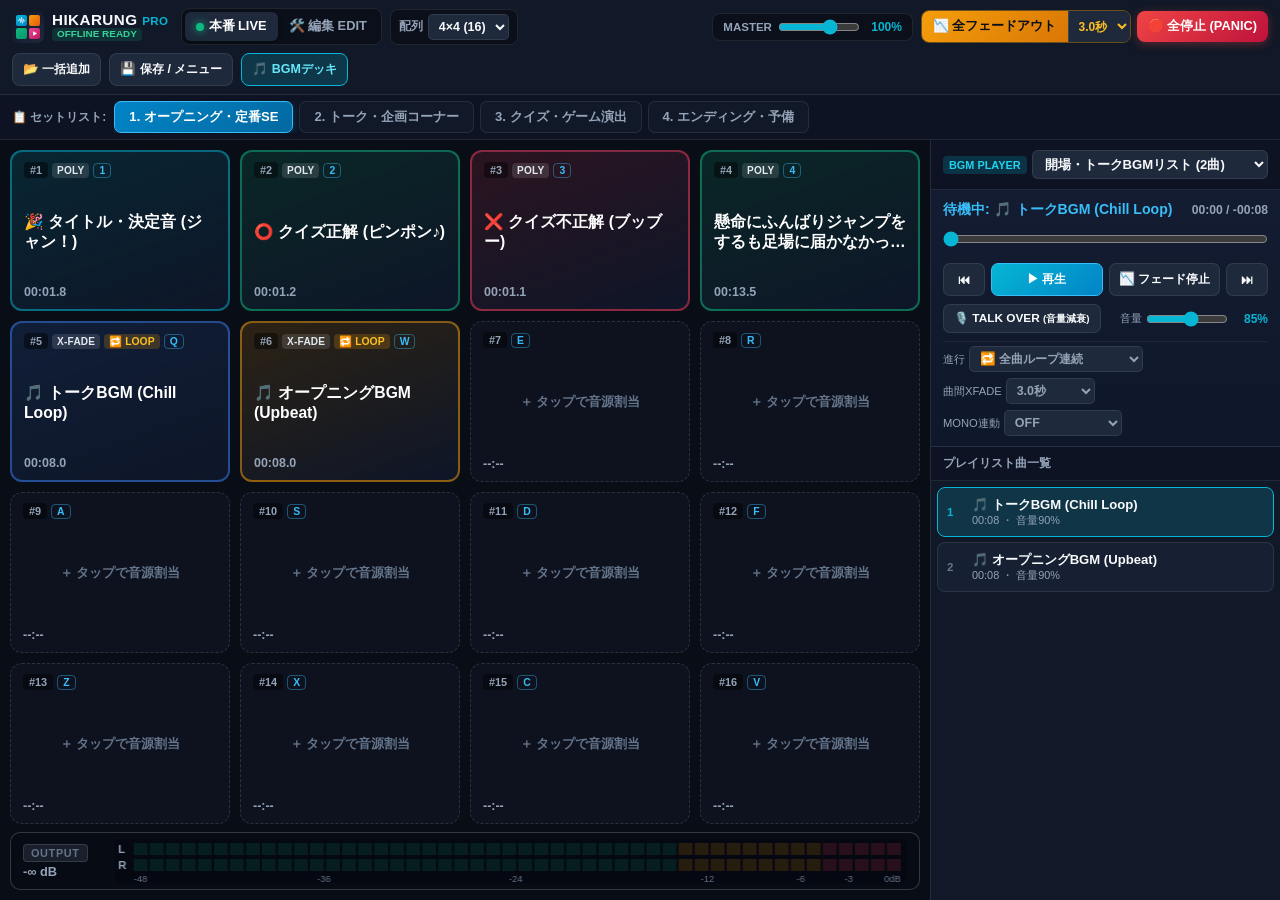
==== commit c479ea03: "v3.0.0: Comprehensive hardening from Neon & Claude Opus review (timer leak fix, sync iOS keep-alive," ====
--- a/index.html
+++ b/index.html
@@ -10,7 +10,7 @@
   <title>HIKARUNG-PRO | 配信・イベント用ポン出し＆BGMデッキ</title>
   <link rel="manifest" href="./manifest.json">
   <link rel="icon" type="image/svg+xml" href="./icon.svg">
-  <link rel="apple-touch-icon" href="./icon.svg">
+  <link rel="apple-touch-icon" sizes="180x180" href="./icon-180.png">
   <link rel="stylesheet" href="./styles.css">
 </head>
 <body>
@@ -397,15 +397,15 @@
       <div class="modal-header">
         <div class="modal-title-group">
           <h2 class="modal-title">💾 HIKARUNG-PRO 管理メニュー</h2>
-          <span id="menuVersionBadge" class="version-badge">v2.9.0</span>
+          <span id="menuVersionBadge" class="version-badge">v3.0.0</span>
         </div>
         <button id="btnCloseMenuModal" class="btn-close" type="button">✕</button>
       </div>
       <div class="modal-body menu-body">
-        <div class="menu-section">
+        <div id="menuUpdateSection" class="menu-section">
           <div class="menu-section-head">
             <h3>🔄 アプリ本体の更新（データ保持アップデート）</h3>
-            <span id="menuVersionDetail" class="version-detail">現在のバージョン: v2.9.0</span>
+            <span id="menuVersionDetail" class="version-detail">現在のバージョン: v3.0.0</span>
           </div>
           <p class="section-desc">通信可能な状態（GitHub / Tailscale / Wi-Fi接続時）で下のボタンを押すと、<strong>iPad内に登録した音源やパッド・プレイリストの設定を残したまま、アプリ本体（キャッシュ）だけを最新版に更新</strong>します。</p>
           <button id="btnUpdateAppCache" class="btn-primary-lg" type="button">🔄 アプリ本体を最新に更新して再読み込み</button>
--- a/styles.css
+++ b/styles.css
@@ -41,6 +41,11 @@
   color: inherit;
 }
 
+input[type="text"], input[type="number"], textarea {
+  user-select: text;
+  -webkit-user-select: text;
+}
+
 /* ==================== APP SHELL LAYOUT ==================== */
 .app-shell {
   display: flex;
@@ -373,6 +378,7 @@
 .pad-section {
   flex: 1;
   min-width: 0;
+  min-height: 0;
   padding: 10px;
   display: flex;
   flex-direction: column;
@@ -380,17 +386,17 @@
 
 .pad-grid {
   flex: 1;
+  min-height: 0;
   display: grid;
   gap: 10px;
   width: 100%;
-  height: 100%;
-}
-
-.pad-grid.grid-3x3 { grid-template-columns: repeat(3, 1fr); grid-template-rows: repeat(3, 1fr); }
-.pad-grid.grid-4x3 { grid-template-columns: repeat(4, 1fr); grid-template-rows: repeat(3, 1fr); }
-.pad-grid.grid-4x4 { grid-template-columns: repeat(4, 1fr); grid-template-rows: repeat(4, 1fr); }
-.pad-grid.grid-5x4 { grid-template-columns: repeat(5, 1fr); grid-template-rows: repeat(4, 1fr); }
-.pad-grid.grid-6x4 { grid-template-columns: repeat(6, 1fr); grid-template-rows: repeat(4, 1fr); }
+}
+
+.pad-grid.grid-3x3 { grid-template-columns: repeat(3, minmax(0, 1fr)); grid-template-rows: repeat(3, minmax(0, 1fr)); }
+.pad-grid.grid-4x3 { grid-template-columns: repeat(4, minmax(0, 1fr)); grid-template-rows: repeat(3, minmax(0, 1fr)); }
+.pad-grid.grid-4x4 { grid-template-columns: repeat(4, minmax(0, 1fr)); grid-template-rows: repeat(4, minmax(0, 1fr)); }
+.pad-grid.grid-5x4 { grid-template-columns: repeat(5, minmax(0, 1fr)); grid-template-rows: repeat(4, minmax(0, 1fr)); }
+.pad-grid.grid-6x4 { grid-template-columns: repeat(6, minmax(0, 1fr)); grid-template-rows: repeat(4, minmax(0, 1fr)); }
 
 /* ==================== SAMPLER PAD CARD ==================== */
 .sound-pad {
@@ -1426,7 +1432,7 @@
   }
   .bgm-deck {
     width: 100%;
-    height: 270px;
+    height: clamp(300px, 44dvh, 440px);
     border-left: none;
     border-top: 1px solid var(--border-subtle);
   }
@@ -1441,6 +1447,39 @@
   }
 }
 
+/* ==================== LIVE MODE SAFETY LOCK ==================== */
+body:not(.edit-mode-active) .pad-gear-btn,
+body:not(.edit-mode-active) .bank-actions,
+body:not(.edit-mode-active) .bgm-deck-header .btn-icon-sm,
+body:not(.edit-mode-active) .bgm-track-actions,
+body:not(.edit-mode-active) .bgm-add-btns {
+  display: none !important;
+}
+
+.modal-card {
+  max-height: 94dvh;
+}
+
+.btn-track-act {
+  width: 30px;
+  height: 30px;
+}
+
+.btn-track-act.btn-trk-del {
+  margin-left: 5px;
+  border-color: rgba(244, 63, 94, 0.35);
+  color: #fb7185;
+}
+
+.pad-sub-btn {
+  padding: 5px 9px;
+}
+
+.bank-tab.has-playing {
+  border-color: var(--accent-emerald);
+  box-shadow: inset 0 -2px 0 var(--accent-emerald);
+}
+
 
 /* ==================== STEREO VU METER PANEL ==================== */
 .vu-meter-panel {
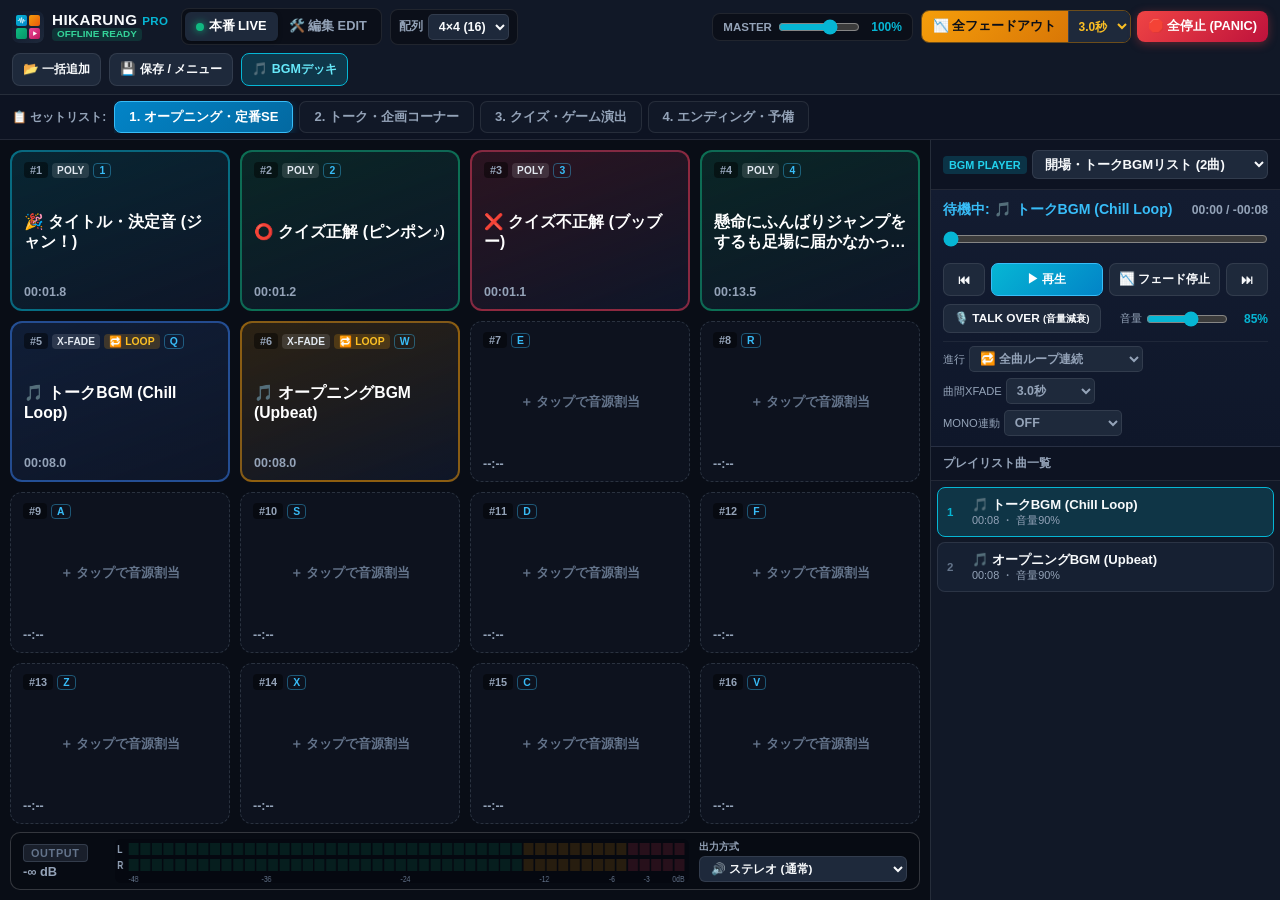
==== commit 3a845def: "v3.1.0: Add output mode selector (Stereo / Mono L+R / 1-cable balanced-safe L-only)" ====
--- a/index.html
+++ b/index.html
@@ -115,6 +115,14 @@
           <div class="vu-canvas-wrap">
             <canvas id="vuMeterCanvas" width="760" height="44"></canvas>
           </div>
+          <div class="vu-output-mode">
+            <label for="selectOutputMode" class="vu-mode-label">出力方式</label>
+            <select id="selectOutputMode" class="pill-select-sm vu-mode-select" title="バランス入力へ1本挿しする際は「1本挿し回避(Lのみ)」を選ぶと位相打消しを防げます">
+              <option value="stereo" selected>🔊 ステレオ (通常)</option>
+              <option value="mono_both">🔈 モノラル (L+R両出し)</option>
+              <option value="mono_l_only">🔌 1本挿し回避 (Lのみ・R無音)</option>
+            </select>
+          </div>
         </div>
       </section>
 
@@ -397,7 +405,7 @@
       <div class="modal-header">
         <div class="modal-title-group">
           <h2 class="modal-title">💾 HIKARUNG-PRO 管理メニュー</h2>
-          <span id="menuVersionBadge" class="version-badge">v3.0.0</span>
+          <span id="menuVersionBadge" class="version-badge">v3.1.0</span>
         </div>
         <button id="btnCloseMenuModal" class="btn-close" type="button">✕</button>
       </div>
@@ -405,7 +413,7 @@
         <div id="menuUpdateSection" class="menu-section">
           <div class="menu-section-head">
             <h3>🔄 アプリ本体の更新（データ保持アップデート）</h3>
-            <span id="menuVersionDetail" class="version-detail">現在のバージョン: v3.0.0</span>
+            <span id="menuVersionDetail" class="version-detail">現在のバージョン: v3.1.0</span>
           </div>
           <p class="section-desc">通信可能な状態（GitHub / Tailscale / Wi-Fi接続時）で下のボタンを押すと、<strong>iPad内に登録した音源やパッド・プレイリストの設定を残したまま、アプリ本体（キャッシュ）だけを最新版に更新</strong>します。</p>
           <button id="btnUpdateAppCache" class="btn-primary-lg" type="button">🔄 アプリ本体を最新に更新して再読み込み</button>
--- a/styles.css
+++ b/styles.css
@@ -1597,3 +1597,30 @@
 .bgm-options-row {
   flex-wrap: wrap;
 }
+
+
+/* ==================== OUTPUT MODE SELECTOR (STEREO / MONO / 1-CABLE) ==================== */
+.vu-output-mode {
+  display: flex;
+  flex-direction: column;
+  gap: 2px;
+  flex-shrink: 0;
+}
+
+.vu-mode-label {
+  font-size: 0.65rem;
+  font-weight: 700;
+  color: var(--text-sub);
+}
+
+.vu-mode-select {
+  font-size: 0.74rem;
+  padding: 4px 7px;
+  border-radius: 6px;
+}
+
+.vu-mode-select.mono-active {
+  border-color: var(--accent-amber);
+  color: #fde68a;
+  background: rgba(245, 158, 11, 0.16);
+}
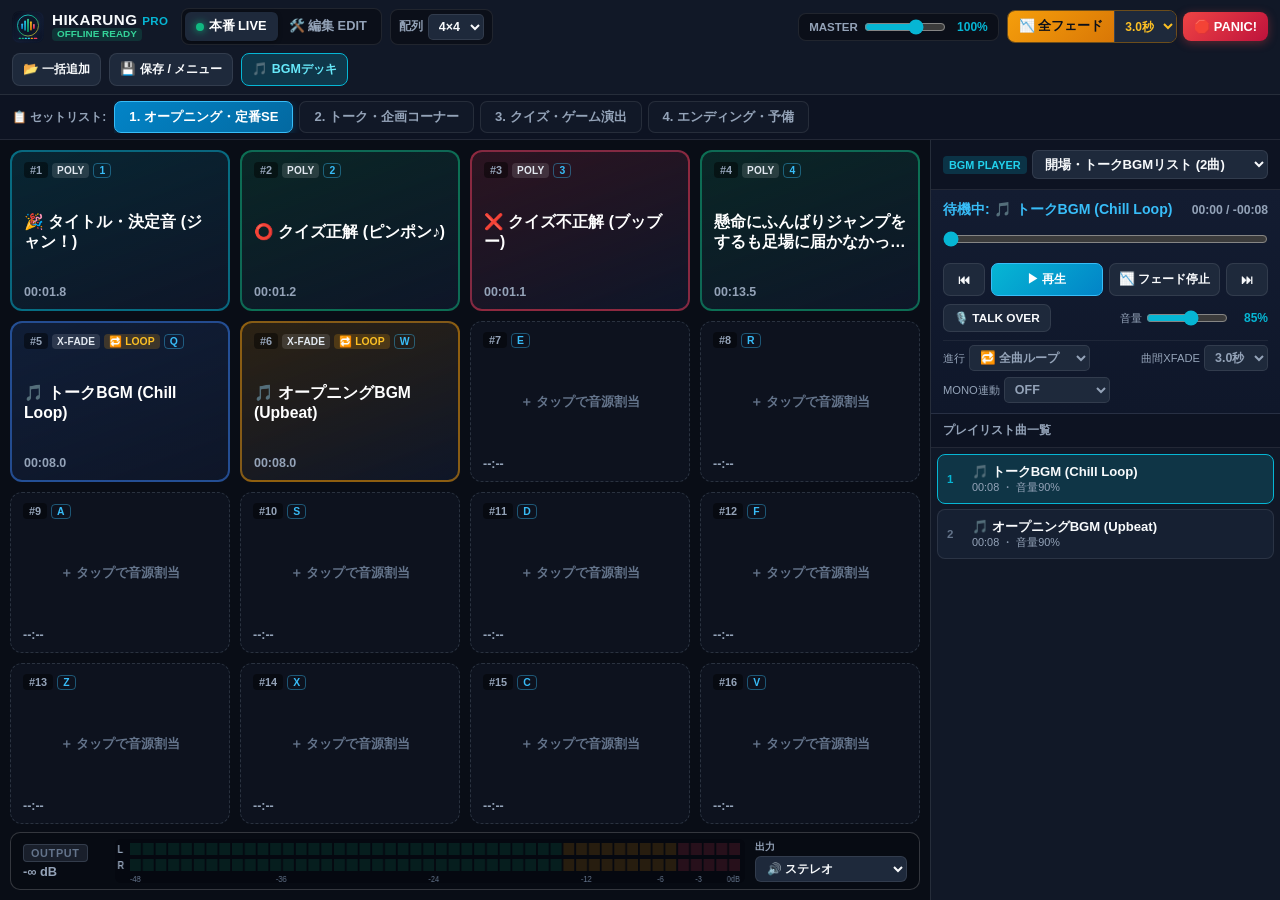
==== commit 0de426e2: "v3.2.0: Polish UI copy, expand quick guide, clean README, and redesign app icon" ====
--- a/index.html
+++ b/index.html
@@ -40,11 +40,11 @@
         <div class="control-pill">
           <label for="selectGridSize" class="pill-label">配列</label>
           <select id="selectGridSize" class="pill-select">
-            <option value="3x3">3×3 (9)</option>
-            <option value="4x3">4×3 (12)</option>
-            <option value="4x4" selected>4×4 (16)</option>
-            <option value="5x4">5×4 (20)</option>
-            <option value="6x4">6×4 (24)</option>
+            <option value="3x3">3×3</option>
+            <option value="4x3">4×3</option>
+            <option value="4x4" selected>4×4</option>
+            <option value="5x4">5×4</option>
+            <option value="6x4">6×4</option>
           </select>
         </div>
       </div>
@@ -61,7 +61,7 @@
         <div class="emergency-group">
           <div class="fade-combo">
             <button id="btnMasterFade" class="btn-action btn-fadeout" type="button" title="再生中のすべての音を指定秒数でフェードアウト">
-              📉 全フェードアウト
+              📉 全フェード
             </button>
             <select id="selectMasterFadeSec" class="fade-sec-select" title="マスターフェードアウト秒数">
               <option value="1.5">1.5秒</option>
@@ -70,8 +70,8 @@
               <option value="8">8.0秒</option>
             </select>
           </div>
-          <button id="btnPanic" class="btn-action btn-panic" type="button" title="すべてのSE・BGMを即座に強制停止 (Escキー)">
-            🛑 全停止 (PANIC)
+          <button id="btnPanic" class="btn-action btn-panic" type="button" title="すべてのSE・BGMを即座に強制停止 (Esc)">
+            🛑 PANIC!
           </button>
         </div>
       </div>
@@ -80,7 +80,7 @@
         <button id="btnBatchImport" class="btn-tool" type="button" title="空きパッドへ複数の音源ファイルをまとめて読み込む">
           📂 一括追加
         </button>
-        <button id="btnOpenBackupModal" class="btn-tool" type="button" title="アプリ更新、全音源・設定のバックアップ保存と復元">
+        <button id="btnOpenBackupModal" class="btn-tool" type="button" title="アプリ更新・操作ガイド・バックアップ保存と復元">
           💾 保存 / メニュー
         </button>
         <button id="btnToggleBgmDeck" class="btn-tool btn-bgm-toggle active" type="button" title="BGMプレイリストデッキの表示/非表示">
@@ -116,11 +116,11 @@
             <canvas id="vuMeterCanvas" width="760" height="44"></canvas>
           </div>
           <div class="vu-output-mode">
-            <label for="selectOutputMode" class="vu-mode-label">出力方式</label>
-            <select id="selectOutputMode" class="pill-select-sm vu-mode-select" title="バランス入力へ1本挿しする際は「1本挿し回避(Lのみ)」を選ぶと位相打消しを防げます">
-              <option value="stereo" selected>🔊 ステレオ (通常)</option>
-              <option value="mono_both">🔈 モノラル (L+R両出し)</option>
-              <option value="mono_l_only">🔌 1本挿し回避 (Lのみ・R無音)</option>
+            <label for="selectOutputMode" class="vu-mode-label">出力</label>
+            <select id="selectOutputMode" class="pill-select-sm vu-mode-select" title="バランス入力へ1本挿しする際は「Lのみ出力 / R無音」を選ぶと位相打消しを防げます">
+              <option value="stereo" selected>🔊 ステレオ</option>
+              <option value="mono_both">🔈 モノラル L+R</option>
+              <option value="mono_l_only">🔌 Lのみ出力 / R無音</option>
             </select>
           </div>
         </div>
@@ -141,7 +141,7 @@
         <!-- Now Playing Card -->
         <div class="bgm-now-playing">
           <div class="bgm-np-top">
-            <div id="bgmNowTitle" class="bgm-np-title">停止中（曲を選択してください）</div>
+            <div id="bgmNowTitle" class="bgm-np-title">曲を選択してください</div>
             <div id="bgmNowTime" class="bgm-np-time">00:00 / 00:00</div>
           </div>
 
@@ -160,7 +160,7 @@
           <!-- Ducking (Talk Over) & Volume Row -->
           <div class="bgm-mixer-row">
             <button id="btnTalkOver" class="btn-talkover" type="button" title="MCトーク中にワンタップでBGM音量を25%へなめらかに減衰（もう一度押すと復帰）">
-              🎙️ TALK OVER <small>(音量減衰)</small>
+              🎙️ TALK OVER
             </button>
             <div class="bgm-vol-wrap">
               <span class="bgm-sub-label">音量</span>
@@ -174,17 +174,17 @@
             <div class="bgm-opt-item">
               <label for="selectBgmMode">進行</label>
               <select id="selectBgmMode" class="pill-select-sm">
-                <option value="all_loop" selected>🔁 全曲ループ連続</option>
-                <option value="sequence">➡️ 順再生（最後で停止）</option>
+                <option value="all_loop" selected>🔁 全曲ループ</option>
+                <option value="sequence">➡️ 順再生</option>
                 <option value="one_loop">🔂 1曲リピート</option>
-                <option value="single">⏹ 1曲で停止</option>
-                <option value="shuffle">🔀 シャッフル連続</option>
+                <option value="single">⏹ 1曲停止</option>
+                <option value="shuffle">🔀 シャッフル</option>
               </select>
             </div>
             <div class="bgm-opt-item">
               <label for="selectBgmXfade">曲間XFADE</label>
               <select id="selectBgmXfade" class="pill-select-sm">
-                <option value="0">なし (0秒)</option>
+                <option value="0">なし</option>
                 <option value="1.5">1.5秒</option>
                 <option value="3" selected>3.0秒</option>
                 <option value="5">5.0秒</option>
@@ -195,8 +195,8 @@
               <label for="selectBgmMonoLink" title="MONO設定のパッドと排他連動（どちらかを再生するともう一方を自動停止）">MONO連動</label>
               <select id="selectBgmMonoLink" class="pill-select-sm">
                 <option value="off" selected>OFF</option>
-                <option value="stop">排他 (即停止)</option>
-                <option value="fade">排他 (フェード)</option>
+                <option value="stop">即停止</option>
+                <option value="fade">フェード停止</option>
               </select>
             </div>
           </div>
@@ -243,13 +243,13 @@
           </div>
 
           <div id="padOnlyModeGroup" class="form-group">
-            <label for="selectEditTriggerMode">発音モード (同時発音・切替)</label>
+            <label for="selectEditTriggerMode">発音モード</label>
             <select id="selectEditTriggerMode" class="select-input">
-              <option value="poly">POLY（重ね再生・連打で多重発音）</option>
-              <option value="retrig">RETRIG（他パッドと同時発音・自身は頭出し）</option>
-              <option value="mono">MONO（MONOグループ内で単音切替）</option>
-              <option value="xfade">X-FADE（前のX-FADE音源とクロスフェード切替）</option>
-              <option value="gate">GATE（指で押している間だけ再生）</option>
+              <option value="poly">POLY — 重ね再生・連打で多重発音</option>
+              <option value="retrig">RETRIG — 他と同時発音・自身は頭出し</option>
+              <option value="mono">MONO — グループ内で単音切替</option>
+              <option value="xfade">X-FADE — 前の音とクロスフェード切替</option>
+              <option value="gate">GATE — 押している間だけ再生</option>
             </select>
           </div>
 
@@ -285,7 +285,7 @@
                 ✂️ 前後の無音を自動カット
               </button>
               <button id="btnAutoNormalize" class="btn-smart" type="button" title="ピーク音量を解析して最適な音量ゲインに自動補正">
-                📊 音量を自動均一化 (ノーマライズ)
+                📊 音量を自動均一化
               </button>
               <button id="btnResetTrim" class="btn-smart" type="button" title="トリミング・速度・音量を初期値に戻す">
                 ↺ リセット
@@ -320,7 +320,7 @@
           <div class="trim-controls-grid">
             <div class="trim-control-box">
               <div class="trim-box-head">
-                <label for="sliderTrimStart">▶ 開始位置 (頭出しトリム)</label>
+                <label for="sliderTrimStart">▶ 開始位置</label>
                 <input id="numTrimStart" type="number" step="0.01" min="0" value="0.00" class="num-input-sm"> 秒
               </div>
               <input id="sliderTrimStart" type="range" min="0" max="100" step="0.01" value="0" class="slider-full">
@@ -328,7 +328,7 @@
 
             <div class="trim-control-box">
               <div class="trim-box-head">
-                <label for="sliderTrimEnd">⏹ 終了位置 (尻切りトリム)</label>
+                <label for="sliderTrimEnd">⏹ 終了位置</label>
                 <input id="numTrimEnd" type="number" step="0.01" min="0" value="0.00" class="num-input-sm"> 秒
               </div>
               <input id="sliderTrimEnd" type="range" min="0" max="100" step="0.01" value="100" class="slider-full">
@@ -381,11 +381,11 @@
 
           <div class="param-card">
             <div class="param-head">
-              <label for="sliderEditPitch">🎵 ピッチ（音程変更）</label>
+              <label for="sliderEditPitch">🎵 ピッチ</label>
               <span id="labelEditPitch" class="param-val">±0 半音</span>
             </div>
             <input id="sliderEditPitch" type="range" min="-12" max="12" step="1" value="0" class="slider-full">
-            <div class="param-hint">-12半音（1オクターブ下）〜 +12半音</div>
+            <div class="param-hint">-12半音〜+12半音</div>
           </div>
         </div>
       </div>
@@ -405,43 +405,46 @@
       <div class="modal-header">
         <div class="modal-title-group">
           <h2 class="modal-title">💾 HIKARUNG-PRO 管理メニュー</h2>
-          <span id="menuVersionBadge" class="version-badge">v3.1.0</span>
+          <span id="menuVersionBadge" class="version-badge">v3.2.0</span>
         </div>
         <button id="btnCloseMenuModal" class="btn-close" type="button">✕</button>
       </div>
       <div class="modal-body menu-body">
         <div id="menuUpdateSection" class="menu-section">
           <div class="menu-section-head">
-            <h3>🔄 アプリ本体の更新（データ保持アップデート）</h3>
-            <span id="menuVersionDetail" class="version-detail">現在のバージョン: v3.1.0</span>
-          </div>
-          <p class="section-desc">通信可能な状態（GitHub / Tailscale / Wi-Fi接続時）で下のボタンを押すと、<strong>iPad内に登録した音源やパッド・プレイリストの設定を残したまま、アプリ本体（キャッシュ）だけを最新版に更新</strong>します。</p>
+            <h3>🔄 アプリ本体の更新</h3>
+            <span id="menuVersionDetail" class="version-detail">現在のバージョン: v3.2.0</span>
+          </div>
+          <p class="section-desc">インターネット接続時に下のボタンを押すと、<strong>端末内に登録した音源・パッド・プレイリストの設定を残したまま、アプリ本体だけを最新版に更新</strong>します。</p>
           <button id="btnUpdateAppCache" class="btn-primary-lg" type="button">🔄 アプリ本体を最新に更新して再読み込み</button>
         </div>
 
         <div class="menu-section">
-          <h3>💡 クイック操作ガイド（最新仕様）</h3>
+          <h3>💡 クイック操作ガイド</h3>
           <ul class="guide-steps">
-            <li><strong>パッド編集＆場所入替:</strong> 「🛠️ 編集 EDIT」モード時、<strong>短くタップ</strong>で波形ズーム対応トリミング・音量（最大300%）・フェード編集を開き、<strong>長押し＋スワイプ</strong>でパッドの位置を入れ替えられます（キーボード割当はパッド位置に固定）。</li>
-            <li><strong>30秒以上の音源登録:</strong> パッドに30秒以上の長尺音源を追加すると、自動で <code>X-FADE</code> が初期選択されます。</li>
-            <li><strong>BGMデッキ＆MONO連動:</strong> シークバーのドラッグで0.1秒単位の秒数探索が可能。<code>MONO連動</code> をONにすると、MONOパッドとBGMデッキが排他連動して音被りを防ぎます。</li>
-            <li><strong>出力VUメーター＆省電力:</strong> パッド下部の大型ステレオVUメーターで実際の出力レベルを常時確認可能。無音待機時は描画ループを完全停止してバッテリー消費を抑えます。</li>
+            <li><strong>本番 LIVE / 編集 EDIT:</strong> <code>本番 LIVE</code> は誤操作を防ぐロック状態でタップ即発音。<code>編集 EDIT</code> では、<strong>短くタップ</strong>で波形トリミング・音量・フェード編集、<strong>長押し＋スワイプ</strong>でパッドの位置を入れ替えられます。</li>
+            <li><strong>発音モード＆一括追加:</strong> <code>POLY</code>（重ね打ち）・<code>RETRIG</code>（頭出し）・<code>MONO</code>（単音切替）・<code>X-FADE</code>（クロスフェード）・<code>GATE</code>（押下中のみ）をパッド別に設定可能。30秒以上の音源は自動で <code>X-FADE</code> になります。</li>
+            <li><strong>波形トリミング＆自動補正:</strong> 編集画面では2本指ピンチやボタンで最大32倍ズームに対応。無音自動カット・音量均一化・最大300%増幅・速度/ピッチ調整をその場で試聴できます。</li>
+            <li><strong>セットリスト＆キーボード:</strong> 上部タブで進行順にバンクを切替（切替中も前の音は継続）。物理キーボードはパッド位置に固定割当され、<code>Esc</code> キーでモーダルを閉じるか <code>PANIC!</code> で全音を即時停止できます。</li>
+            <li><strong>BGMデッキ＆TALK OVER:</strong> 独立プレイヤーで連続再生・曲間クロスフェード・0.1秒単位のシークに対応。<code>TALK OVER</code> でMC中のBGMをなめらかに減衰、<code>MONO連動</code> でMONOパッドとの音被りを自動回避できます。</li>
+            <li><strong>VUメーター＆出力切替:</strong> 下部VUメーターで実出力とクリップを常時監視。ミキサーのバランスモノラル入力へ1本挿しする現場では、右側の出力を <strong><code>Lのみ出力 / R無音</code></strong> にすると位相打消しを防げます。</li>
+            <li><strong>オフライン＆裏画面再生:</strong> ホーム画面に追加すればネット無しでも単体動作し、別アプリ切替や画面ロック中も再生を継続します（無音待機時は自動省電力）。</li>
           </ul>
         </div>
 
         <div class="menu-section">
           <h3>📦 プロジェクト全体のバックアップ保存・復元</h3>
-          <p class="section-desc">全バンクのパッド設定、プレイリスト、取り込んだ音源データ自体を1つのファイル（<code>.json</code>）としてiPadの「ファイル」アプリやPCに書き出し・復元できます。</p>
+          <p class="section-desc">全バンクのパッド設定、プレイリスト、取り込んだ音源データを1つの <code>.json</code> ファイルとして書き出し・復元できます。</p>
           <div class="backup-btn-row">
-            <button id="btnExportBackup" class="btn-secondary-lg" type="button">⬇️ 全データをファイルに書き出す (Export)</button>
-            <button id="btnImportBackup" class="btn-secondary-lg" type="button">⬆️ バックアップファイルを読み込む (Import)</button>
+            <button id="btnExportBackup" class="btn-secondary-lg" type="button">⬇️ 全データを書き出す</button>
+            <button id="btnImportBackup" class="btn-secondary-lg" type="button">⬆️ バックアップから復元</button>
           </div>
         </div>
 
         <div class="menu-section danger-zone">
           <h3>⚠️ 全データの初期化</h3>
-          <p class="section-desc">追加・編集したすべての音源と設定を消去し、初期サンプル（6音源）のみが登録された状態へ戻します。</p>
-          <button id="btnFactoryReset" class="btn-danger-outline" type="button">すべての音源・設定を初期状態（初期サンプル構成）に戻す</button>
+          <p class="section-desc">追加・編集したすべての音源と設定を消去し、初期サンプル6音源のみの状態へ戻します。</p>
+          <button id="btnFactoryReset" class="btn-danger-outline" type="button">すべての音源・設定を初期状態に戻す</button>
         </div>
       </div>
     </div>
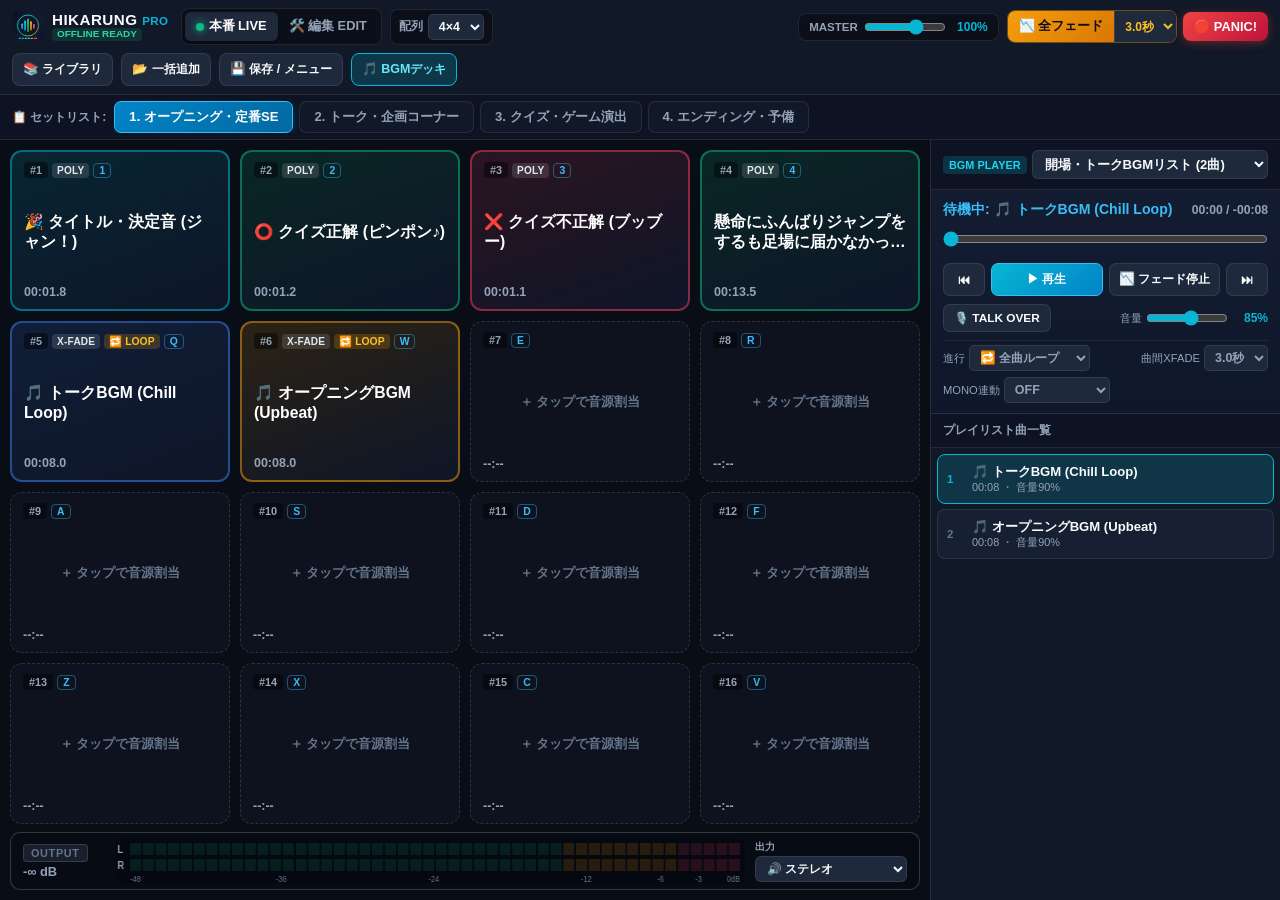
==== commit b153146c: "v3.3.0: Add left-side Media Library column with hybrid folder watch and touch/mouse drag-and-drop" ====
--- a/index.html
+++ b/index.html
@@ -77,6 +77,9 @@
       </div>
 
       <div class="topbar-right">
+        <button id="btnToggleLibrary" class="btn-tool btn-lib-toggle" type="button" title="メディアライブラリの表示/非表示">
+          📚 ライブラリ
+        </button>
         <button id="btnBatchImport" class="btn-tool" type="button" title="空きパッドへ複数の音源ファイルをまとめて読み込む">
           📂 一括追加
         </button>
@@ -102,7 +105,46 @@
 
     <!-- ==================== MAIN WORKSPACE ==================== -->
     <main class="workspace">
-      <!-- Left/Center: Sampler Pad Grid + Stereo VU Meter -->
+      <!-- Left: Media Library Panel (foobar2000-style collapsible column) -->
+      <aside id="mediaLibraryPanel" class="library-panel collapsed" aria-label="メディアライブラリ">
+        <div class="library-header">
+          <div class="library-title-row">
+            <span class="library-badge">LIBRARY</span>
+            <span id="librarySourceLabel" class="library-source-name">フォルダ未指定</span>
+          </div>
+          <div class="library-actions">
+            <button id="btnLibWatchFolder" class="btn-lib-action btn-lib-primary" type="button" title="フォルダを指定して中身を一覧表示・監視">📂 フォルダ指定</button>
+            <button id="btnLibAddFiles" class="btn-lib-action" type="button" title="音源ファイルをライブラリへ追加">＋ 追加</button>
+            <button id="btnLibRescan" class="btn-icon-sm hidden" type="button" title="フォルダを再スキャン">🔄</button>
+            <button id="btnLibClear" class="btn-icon-sm" type="button" title="ライブラリをクリア">🗑️</button>
+          </div>
+        </div>
+
+        <div id="libraryPermissionBanner" class="library-perm-banner hidden">
+          <button id="btnLibResumeWatch" class="btn-lib-resume" type="button">🔓 フォルダ監視を再開</button>
+        </div>
+
+        <div class="library-filters">
+          <input id="inputLibSearch" type="search" class="lib-search-input" placeholder="🔍 曲名・フォルダで絞り込み..." autocomplete="off">
+          <select id="selectLibFolder" class="lib-folder-select" title="フォルダで絞り込み">
+            <option value="">すべてのフォルダ</option>
+          </select>
+        </div>
+
+        <div id="libraryTrackList" class="library-tracklist">
+          <div class="library-empty">
+            <p>📂 フォルダ指定または「＋ 追加」で音源を読み込んでください</p>
+            <p class="library-empty-sub">項目をドラッグしてパッドやBGMリストへ直接ドロップできます</p>
+          </div>
+        </div>
+
+        <div class="library-footer">
+          <span id="libraryCountLabel">0件</span>
+          <span class="library-hint">ドラッグでパッド / BGMへ</span>
+        </div>
+      </aside>
+
+      <!-- Center: Sampler Pad Grid + Stereo VU Meter -->
       <section class="pad-section">
         <div id="padGrid" class="pad-grid grid-4x4"></div>
 
@@ -218,6 +260,8 @@
   <input id="inputSingleAudio" type="file" accept="audio/*,.mp3,.wav,.m4a,.aac,.ogg,.flac" hidden>
   <input id="inputBatchAudio" type="file" accept="audio/*,.mp3,.wav,.m4a,.aac,.ogg,.flac" multiple hidden>
   <input id="inputBgmAudio" type="file" accept="audio/*,.mp3,.wav,.m4a,.aac,.ogg,.flac" multiple hidden>
+  <input id="inputLibFolder" type="file" webkitdirectory directory multiple hidden>
+  <input id="inputLibFiles" type="file" accept="audio/*,.mp3,.wav,.m4a,.aac,.ogg,.flac" multiple hidden>
   <input id="inputRestoreBackup" type="file" accept=".json,application/json" hidden>
 
   <!-- ==================== WAVEFORM & PAD EDITOR MODAL ==================== -->
@@ -405,7 +449,7 @@
       <div class="modal-header">
         <div class="modal-title-group">
           <h2 class="modal-title">💾 HIKARUNG-PRO 管理メニュー</h2>
-          <span id="menuVersionBadge" class="version-badge">v3.2.0</span>
+          <span id="menuVersionBadge" class="version-badge">v3.3.0</span>
         </div>
         <button id="btnCloseMenuModal" class="btn-close" type="button">✕</button>
       </div>
@@ -413,7 +457,7 @@
         <div id="menuUpdateSection" class="menu-section">
           <div class="menu-section-head">
             <h3>🔄 アプリ本体の更新</h3>
-            <span id="menuVersionDetail" class="version-detail">現在のバージョン: v3.2.0</span>
+            <span id="menuVersionDetail" class="version-detail">現在のバージョン: v3.3.0</span>
           </div>
           <p class="section-desc">インターネット接続時に下のボタンを押すと、<strong>端末内に登録した音源・パッド・プレイリストの設定を残したまま、アプリ本体だけを最新版に更新</strong>します。</p>
           <button id="btnUpdateAppCache" class="btn-primary-lg" type="button">🔄 アプリ本体を最新に更新して再読み込み</button>
@@ -427,6 +471,7 @@
             <li><strong>波形トリミング＆自動補正:</strong> 編集画面では2本指ピンチやボタンで最大32倍ズームに対応。無音自動カット・音量均一化・最大300%増幅・速度/ピッチ調整をその場で試聴できます。</li>
             <li><strong>セットリスト＆キーボード:</strong> 上部タブで進行順にバンクを切替（切替中も前の音は継続）。物理キーボードはパッド位置に固定割当され、<code>Esc</code> キーでモーダルを閉じるか <code>PANIC!</code> で全音を即時停止できます。</li>
             <li><strong>BGMデッキ＆TALK OVER:</strong> 独立プレイヤーで連続再生・曲間クロスフェード・0.1秒単位のシークに対応。<code>TALK OVER</code> でMC中のBGMをなめらかに減衰、<code>MONO連動</code> でMONOパッドとの音被りを自動回避できます。</li>
+            <li><strong>メディアライブラリ:</strong> 上部の <code>📚 ライブラリ</code> で左カラムを開閉。PCではフォルダ指定で自動監視、iPadでは音源プールとして一覧＆検索し、パッドやBGMリストへ直接ドラッグ＆ドロップできます。</li>
             <li><strong>VUメーター＆出力切替:</strong> 下部VUメーターで実出力とクリップを常時監視。ミキサーのバランスモノラル入力へ1本挿しする現場では、右側の出力を <strong><code>Lのみ出力 / R無音</code></strong> にすると位相打消しを防げます。</li>
             <li><strong>オフライン＆裏画面再生:</strong> ホーム画面に追加すればネット無しでも単体動作し、別アプリ切替や画面ロック中も再生を継続します（無音待機時は自動省電力）。</li>
           </ul>
--- a/styles.css
+++ b/styles.css
@@ -1624,3 +1624,288 @@
   color: #fde68a;
   background: rgba(245, 158, 11, 0.16);
 }
+
+
+/* ==================== MEDIA LIBRARY COLUMN (LEFT) ==================== */
+.btn-lib-toggle.active {
+  background: rgba(16, 185, 129, 0.2);
+  border-color: var(--accent-emerald);
+  color: #6ee7b7;
+}
+
+.library-panel {
+  width: 280px;
+  min-width: 240px;
+  max-width: 320px;
+  background: var(--bg-surface);
+  border-right: 1px solid var(--border-subtle);
+  display: flex;
+  flex-direction: column;
+  flex-shrink: 0;
+  min-height: 0;
+  overflow: hidden;
+}
+
+.library-panel.collapsed {
+  display: none;
+}
+
+.library-header {
+  padding: 9px 10px 8px;
+  border-bottom: 1px solid var(--border-subtle);
+  background: #0d1322;
+  display: flex;
+  flex-direction: column;
+  gap: 7px;
+  flex-shrink: 0;
+}
+
+.library-title-row {
+  display: flex;
+  align-items: center;
+  gap: 7px;
+  min-width: 0;
+}
+
+.library-badge {
+  font-size: 0.66rem;
+  font-weight: 900;
+  letter-spacing: 0.06em;
+  padding: 2px 6px;
+  border-radius: 4px;
+  background: rgba(16, 185, 129, 0.2);
+  color: #34d399;
+  border: 1px solid rgba(16, 185, 129, 0.45);
+  flex-shrink: 0;
+}
+
+.library-source-name {
+  font-size: 0.75rem;
+  font-weight: 700;
+  color: var(--text-sub);
+  white-space: nowrap;
+  overflow: hidden;
+  text-overflow: ellipsis;
+  min-width: 0;
+}
+
+.library-actions {
+  display: flex;
+  align-items: center;
+  gap: 5px;
+}
+
+.btn-lib-action {
+  padding: 4px 8px;
+  border-radius: 6px;
+  background: var(--bg-elevated);
+  border: 1px solid var(--border-subtle);
+  color: var(--text-main);
+  font-size: 0.72rem;
+  font-weight: 700;
+  cursor: pointer;
+  white-space: nowrap;
+}
+
+.btn-lib-primary {
+  background: rgba(16, 185, 129, 0.18);
+  border-color: rgba(16, 185, 129, 0.45);
+  color: #6ee7b7;
+  flex: 1;
+}
+
+.library-perm-banner {
+  padding: 7px 10px;
+  background: rgba(245, 158, 11, 0.14);
+  border-bottom: 1px solid rgba(245, 158, 11, 0.35);
+  flex-shrink: 0;
+}
+
+.btn-lib-resume {
+  width: 100%;
+  padding: 6px 8px;
+  border-radius: 6px;
+  background: rgba(245, 158, 11, 0.24);
+  border: 1px solid var(--accent-amber);
+  color: #fde68a;
+  font-size: 0.74rem;
+  font-weight: 800;
+  cursor: pointer;
+}
+
+.library-filters {
+  padding: 7px 8px;
+  display: flex;
+  flex-direction: column;
+  gap: 5px;
+  border-bottom: 1px solid var(--border-subtle);
+  background: rgba(15, 23, 42, 0.6);
+  flex-shrink: 0;
+}
+
+.lib-search-input,
+.lib-folder-select {
+  width: 100%;
+  padding: 5px 8px;
+  border-radius: 6px;
+  background: var(--bg-base);
+  border: 1px solid var(--border-subtle);
+  color: var(--text-main);
+  font-size: 0.76rem;
+  user-select: text;
+  -webkit-user-select: text;
+}
+
+.lib-search-input:focus,
+.lib-folder-select:focus {
+  outline: none;
+  border-color: var(--accent-emerald);
+}
+
+.library-tracklist {
+  flex: 1;
+  min-height: 0;
+  overflow-y: auto;
+  padding: 5px;
+  display: flex;
+  flex-direction: column;
+  gap: 3px;
+  -webkit-overflow-scrolling: touch;
+}
+
+.library-empty {
+  margin: auto 10px;
+  text-align: center;
+  color: var(--text-muted);
+  font-size: 0.76rem;
+  line-height: 1.5;
+}
+
+.library-empty-sub {
+  margin-top: 6px;
+  font-size: 0.7rem;
+  color: var(--text-sub);
+}
+
+.lib-item {
+  display: flex;
+  align-items: center;
+  gap: 6px;
+  padding: 6px 7px;
+  border-radius: 7px;
+  background: var(--bg-card);
+  border: 1px solid rgba(148, 163, 184, 0.14);
+  cursor: grab;
+  transition: background 0.1s ease, border-color 0.1s ease;
+}
+
+.lib-item:hover {
+  background: #243046;
+  border-color: rgba(52, 211, 153, 0.45);
+}
+
+.lib-item.dragging-source {
+  opacity: 0.4;
+}
+
+.lib-drag-grip {
+  color: var(--text-muted);
+  font-size: 0.82rem;
+  font-weight: 900;
+  line-height: 1;
+  padding: 4px 3px;
+  cursor: grab;
+  touch-action: none;
+  flex-shrink: 0;
+}
+
+.lib-item-main {
+  flex: 1;
+  min-width: 0;
+  display: flex;
+  flex-direction: column;
+  gap: 1px;
+}
+
+.lib-item-name {
+  font-size: 0.78rem;
+  font-weight: 700;
+  color: var(--text-main);
+  white-space: nowrap;
+  overflow: hidden;
+  text-overflow: ellipsis;
+}
+
+.lib-item-folder {
+  font-size: 0.65rem;
+  color: var(--text-muted);
+  white-space: nowrap;
+  overflow: hidden;
+  text-overflow: ellipsis;
+}
+
+.lib-item-ext {
+  font-size: 0.62rem;
+  font-weight: 800;
+  padding: 2px 5px;
+  border-radius: 4px;
+  background: rgba(56, 189, 248, 0.14);
+  color: #7dd3fc;
+  flex-shrink: 0;
+  text-transform: uppercase;
+}
+
+.library-footer {
+  padding: 5px 10px;
+  border-top: 1px solid var(--border-subtle);
+  background: #0d1322;
+  display: flex;
+  align-items: center;
+  justify-content: space-between;
+  font-size: 0.68rem;
+  color: var(--text-sub);
+  flex-shrink: 0;
+}
+
+.library-hint {
+  color: var(--text-muted);
+}
+
+/* Floating Drag Ghost & Drop Target Highlights */
+.lib-drag-ghost {
+  position: fixed;
+  z-index: 9999;
+  pointer-events: none;
+  padding: 8px 13px;
+  border-radius: 10px;
+  background: rgba(16, 185, 129, 0.94);
+  color: #06131c;
+  font-size: 0.82rem;
+  font-weight: 800;
+  box-shadow: 0 10px 28px rgba(0, 0, 0, 0.55);
+  max-width: 260px;
+  white-space: nowrap;
+  overflow: hidden;
+  text-overflow: ellipsis;
+  transform: translate(-50%, -120%);
+}
+
+.sound-pad.lib-drop-target {
+  border-color: #34d399 !important;
+  box-shadow: 0 0 0 3px rgba(52, 211, 153, 0.45), inset 0 0 22px rgba(16, 185, 129, 0.28) !important;
+  transform: scale(1.02);
+}
+
+.bgm-deck.lib-drop-target {
+  box-shadow: inset 0 0 0 3px #34d399, inset 0 0 24px rgba(16, 185, 129, 0.22);
+}
+
+@media (max-width: 900px) {
+  .library-panel {
+    width: 100%;
+    max-width: none;
+    height: clamp(220px, 34dvh, 320px);
+    border-right: none;
+    border-bottom: 1px solid var(--border-subtle);
+  }
+}
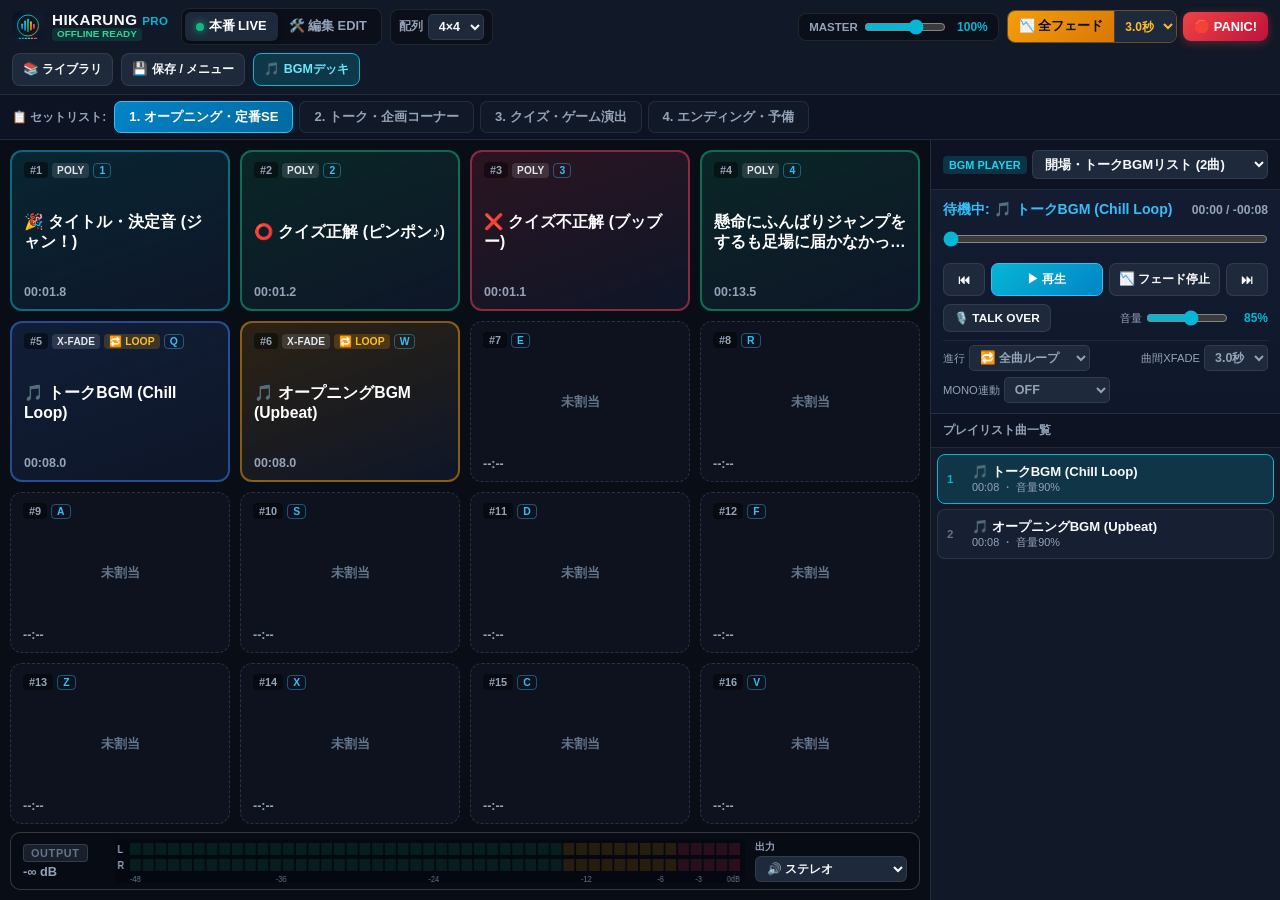
==== commit 87ccc575: "v4.0.0: Clean modular architecture, HikarungProDB 5-store OOM-free storage, Web Audio library previe" ====
--- a/index.html
+++ b/index.html
@@ -140,7 +140,7 @@
 
         <div class="library-footer">
           <span id="libraryCountLabel">0件</span>
-          <span class="library-hint">ドラッグでパッド / BGMへ</span>
+          <span class="library-hint">編集中: ⋮⋮ドラッグ / ▶試聴</span>
         </div>
       </aside>
 
@@ -449,7 +449,7 @@
       <div class="modal-header">
         <div class="modal-title-group">
           <h2 class="modal-title">💾 HIKARUNG-PRO 管理メニュー</h2>
-          <span id="menuVersionBadge" class="version-badge">v3.3.0</span>
+          <span id="menuVersionBadge" class="version-badge">v4.0.0</span>
         </div>
         <button id="btnCloseMenuModal" class="btn-close" type="button">✕</button>
       </div>
@@ -457,7 +457,7 @@
         <div id="menuUpdateSection" class="menu-section">
           <div class="menu-section-head">
             <h3>🔄 アプリ本体の更新</h3>
-            <span id="menuVersionDetail" class="version-detail">現在のバージョン: v3.3.0</span>
+            <span id="menuVersionDetail" class="version-detail">現在のバージョン: v4.0.0</span>
           </div>
           <p class="section-desc">インターネット接続時に下のボタンを押すと、<strong>端末内に登録した音源・パッド・プレイリストの設定を残したまま、アプリ本体だけを最新版に更新</strong>します。</p>
           <button id="btnUpdateAppCache" class="btn-primary-lg" type="button">🔄 アプリ本体を最新に更新して再読み込み</button>
@@ -471,7 +471,8 @@
             <li><strong>波形トリミング＆自動補正:</strong> 編集画面では2本指ピンチやボタンで最大32倍ズームに対応。無音自動カット・音量均一化・最大300%増幅・速度/ピッチ調整をその場で試聴できます。</li>
             <li><strong>セットリスト＆キーボード:</strong> 上部タブで進行順にバンクを切替（切替中も前の音は継続）。物理キーボードはパッド位置に固定割当され、<code>Esc</code> キーでモーダルを閉じるか <code>PANIC!</code> で全音を即時停止できます。</li>
             <li><strong>BGMデッキ＆TALK OVER:</strong> 独立プレイヤーで連続再生・曲間クロスフェード・0.1秒単位のシークに対応。<code>TALK OVER</code> でMC中のBGMをなめらかに減衰、<code>MONO連動</code> でMONOパッドとの音被りを自動回避できます。</li>
-            <li><strong>メディアライブラリ:</strong> 上部の <code>📚 ライブラリ</code> で左カラムを開閉。PCではフォルダ指定で自動監視、iPadでは音源プールとして一覧＆検索し、パッドやBGMリストへ直接ドラッグ＆ドロップできます。</li>
+            <li><strong>メディアライブラリ:</strong> 上部の <code>📚 ライブラリ</code> で左カラムを開閉。PCではフォルダ指定で自動監視、iPadでは音源プールとして一覧＆検索できます。<code>編集 EDIT</code> 中は左端の <code>⋮⋮</code> グリップからパッド／BGMへドラッグ＆ドロップ、<code>▶</code> でサンプル試聴が可能です。</li>
+            <li><strong>音源データの保存仕様:</strong> パッド・BGM・iPadライブラリへ取り込んだ音源は、<strong>アプリ内部（端末のIndexedDB）へコピー保存</strong>されます。元のファイルを移動・削除しても本番中に音切れせず、不要になったパッド/BGM音源は自動でゴミ回収されます。</li>
             <li><strong>VUメーター＆出力切替:</strong> 下部VUメーターで実出力とクリップを常時監視。ミキサーのバランスモノラル入力へ1本挿しする現場では、右側の出力を <strong><code>Lのみ出力 / R無音</code></strong> にすると位相打消しを防げます。</li>
             <li><strong>オフライン＆裏画面再生:</strong> ホーム画面に追加すればネット無しでも単体動作し、別アプリ切替や画面ロック中も再生を継続します（無音待機時は自動省電力）。</li>
           </ul>
@@ -479,7 +480,7 @@
 
         <div class="menu-section">
           <h3>📦 プロジェクト全体のバックアップ保存・復元</h3>
-          <p class="section-desc">全バンクのパッド設定、プレイリスト、取り込んだ音源データを1つの <code>.json</code> ファイルとして書き出し・復元できます。</p>
+          <p class="section-desc">全バンクのパッド設定、プレイリスト、取り込んだパッド／BGM音源データを1つの <code>.json</code> ファイルとして書き出し・復元できます（※メディアライブラリのプール音源は含まれません）。</p>
           <div class="backup-btn-row">
             <button id="btnExportBackup" class="btn-secondary-lg" type="button">⬇️ 全データを書き出す</button>
             <button id="btnImportBackup" class="btn-secondary-lg" type="button">⬆️ バックアップから復元</button>
@@ -516,6 +517,9 @@
   <!-- Toast Notification -->
   <div id="toastContainer" class="toast-container"></div>
 
-  <script src="./app.js"></script>
+  <script src="./js/constants.js"></script>
+  <script src="./js/db.js"></script>
+  <script src="./js/media-library.js"></script>
+  <script src="./js/app.js"></script>
 </body>
 </html>
--- a/styles.css
+++ b/styles.css
@@ -1,4 +1,5 @@
 :root {
+  color-scheme: dark;
   --bg-root: #090d16;
   --bg-surface: #111827;
   --bg-elevated: #1e293b;
@@ -1748,7 +1749,7 @@
   width: 100%;
   padding: 5px 8px;
   border-radius: 6px;
-  background: var(--bg-base);
+  background: var(--bg-root);
   border: 1px solid var(--border-subtle);
   color: var(--text-main);
   font-size: 0.76rem;
@@ -1809,11 +1810,14 @@
 }
 
 .lib-drag-grip {
-  color: var(--text-muted);
-  font-size: 0.82rem;
+  color: var(--text-sub);
+  font-size: 0.9rem;
   font-weight: 900;
   line-height: 1;
-  padding: 4px 3px;
+  padding: 8px 6px;
+  margin: -4px 0 -4px -3px;
+  border-radius: 5px;
+  background: rgba(148, 163, 184, 0.08);
   cursor: grab;
   touch-action: none;
   flex-shrink: 0;
@@ -1900,12 +1904,87 @@
   box-shadow: inset 0 0 0 3px #34d399, inset 0 0 24px rgba(16, 185, 129, 0.22);
 }
 
-@media (max-width: 900px) {
+@media (max-width: 1240px) and (min-width: 961px) {
+  .library-panel {
+    width: 230px;
+    min-width: 210px;
+  }
+  .bgm-deck {
+    width: 295px;
+    min-width: 265px;
+  }
+}
+
+@media (max-width: 960px) {
   .library-panel {
     width: 100%;
     max-width: none;
-    height: clamp(220px, 34dvh, 320px);
+    height: clamp(230px, 36dvh, 340px);
     border-right: none;
     border-bottom: 1px solid var(--border-subtle);
   }
 }
+
+/* Media Library Sample Preview & Delete Buttons (EDIT mode only) */
+.btn-lib-preview,
+.btn-lib-del {
+  width: 26px;
+  height: 26px;
+  border-radius: 6px;
+  font-size: 0.7rem;
+  font-weight: 900;
+  display: inline-flex;
+  align-items: center;
+  justify-content: center;
+  cursor: pointer;
+  flex-shrink: 0;
+  transition: background 0.12s ease, transform 0.08s ease;
+}
+
+.btn-lib-preview {
+  border: 1px solid rgba(56, 189, 248, 0.35);
+  background: rgba(56, 189, 248, 0.14);
+  color: #7dd3fc;
+}
+
+.btn-lib-del {
+  border: 1px solid rgba(244, 63, 94, 0.35);
+  background: rgba(244, 63, 94, 0.12);
+  color: #fda4af;
+}
+
+.btn-lib-preview:active,
+.btn-lib-del:active {
+  transform: scale(0.92);
+}
+
+.lib-item.previewing {
+  border-color: var(--accent-cyan);
+  background: rgba(6, 182, 212, 0.16);
+}
+
+.lib-item.previewing .btn-lib-preview {
+  background: rgba(244, 63, 94, 0.25);
+  border-color: var(--accent-rose);
+  color: #fda4af;
+}
+
+body:not(.edit-mode-active) .edit-only-lib,
+body:not(.edit-mode-active) #btnBatchImport,
+body:not(.edit-mode-active) #btnLibClear {
+  display: none !important;
+}
+
+body:not(.edit-mode-active) .lib-drag-grip {
+  opacity: 0.35;
+  cursor: not-allowed;
+}
+
+.btn-tool,
+.btn-action {
+  white-space: nowrap;
+}
+
+.vu-meter-panel {
+  flex-wrap: wrap;
+}
